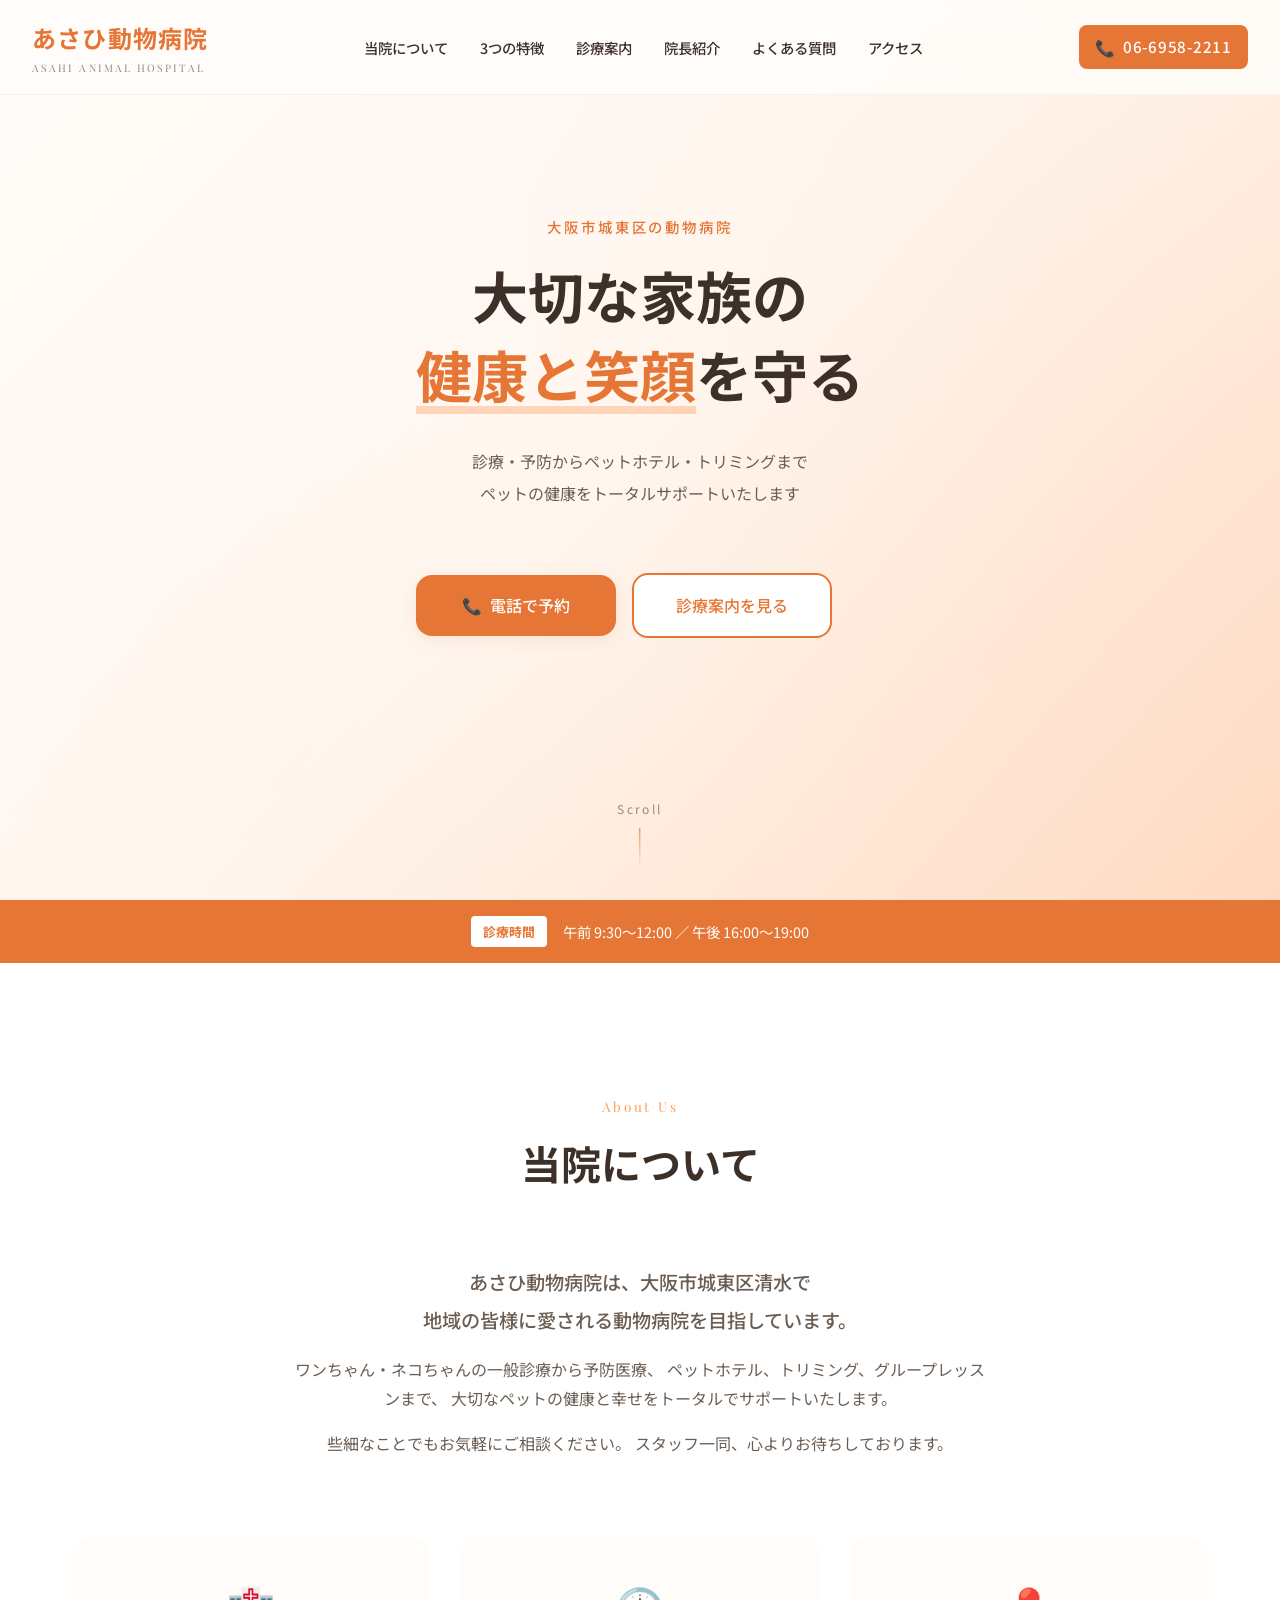
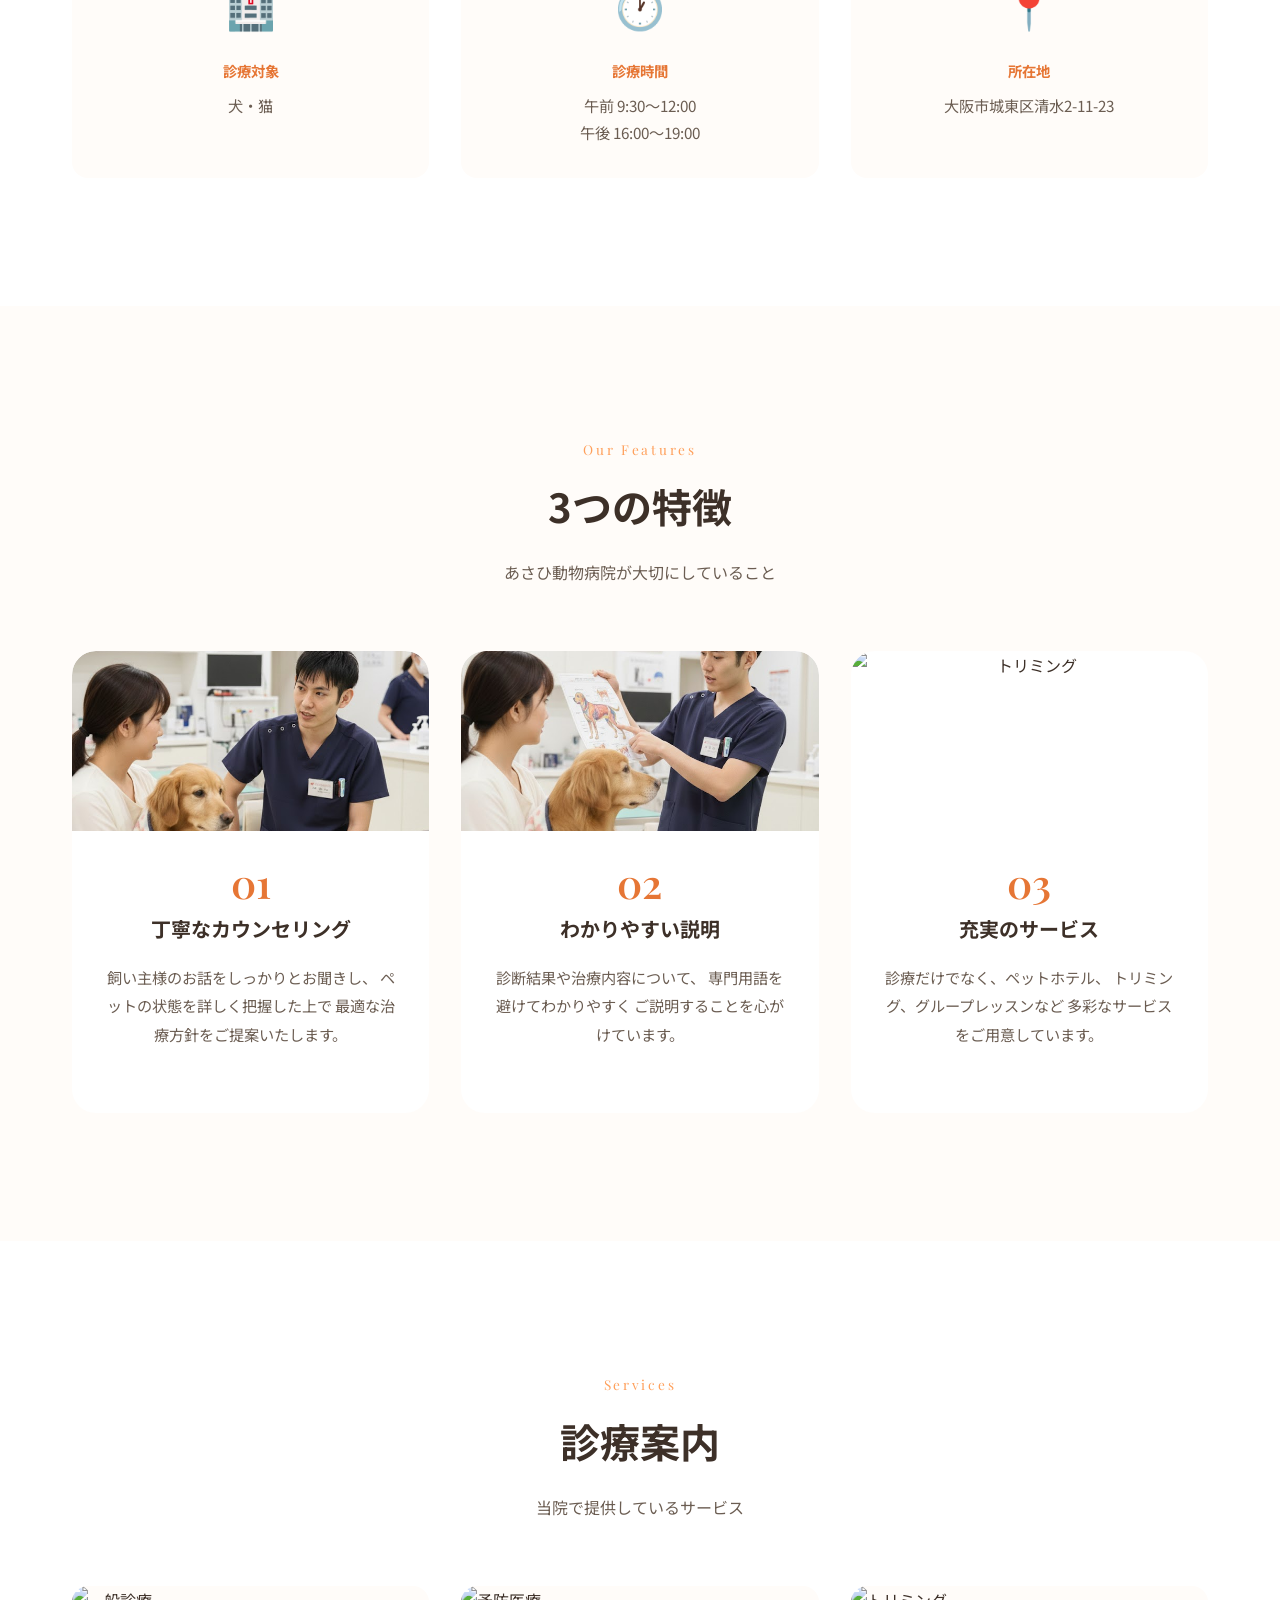
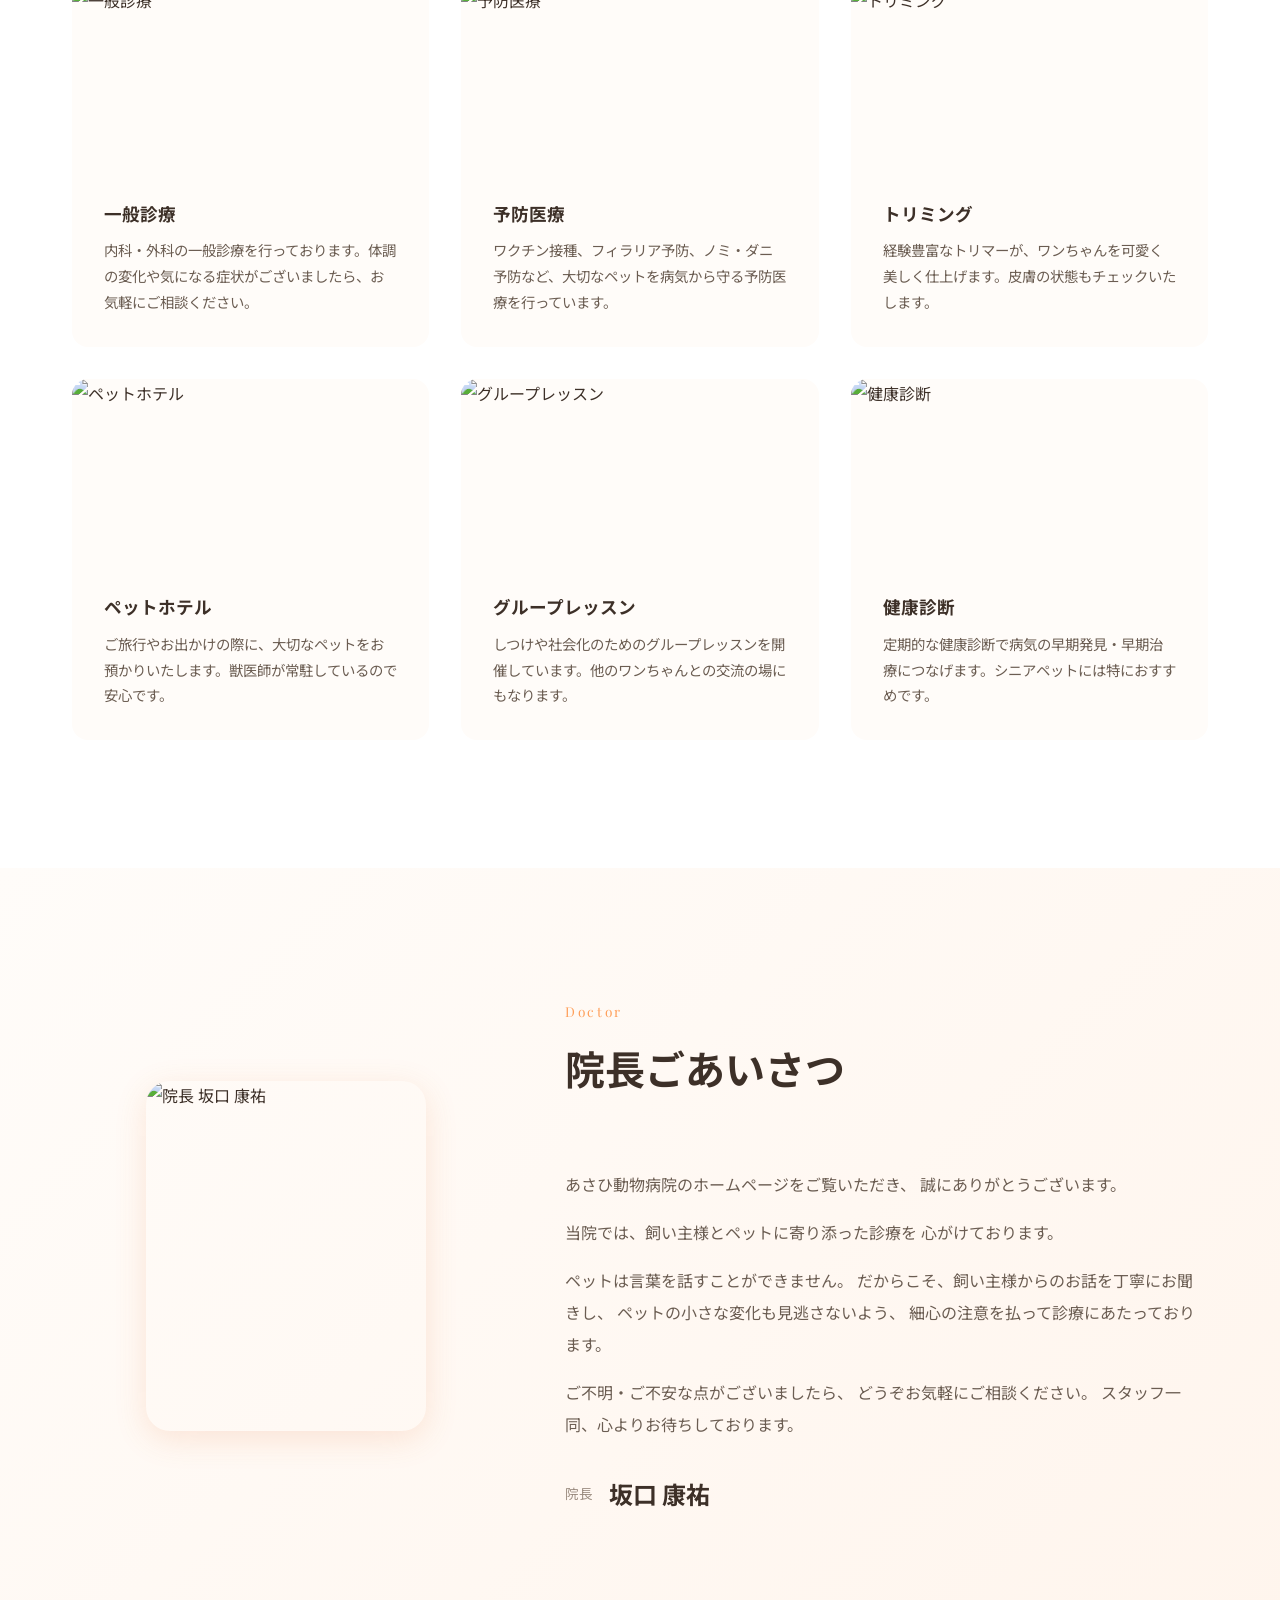
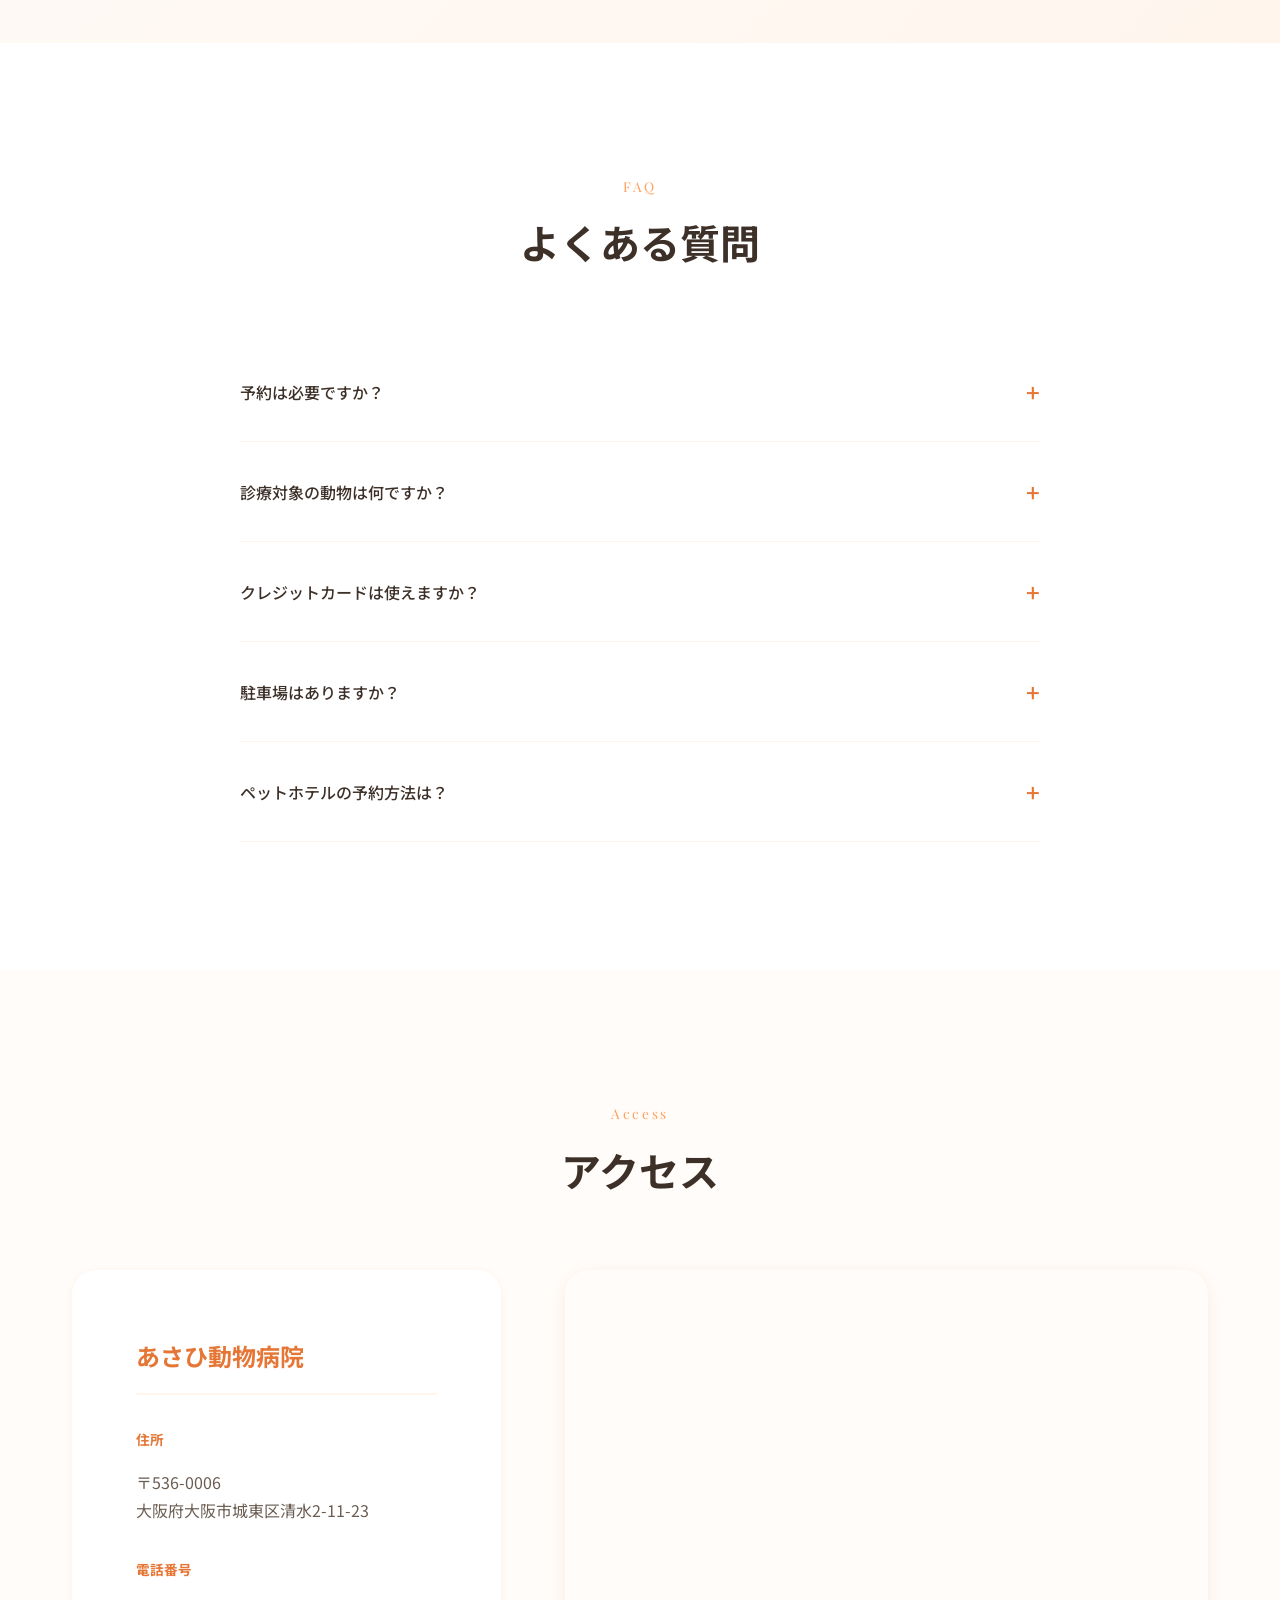
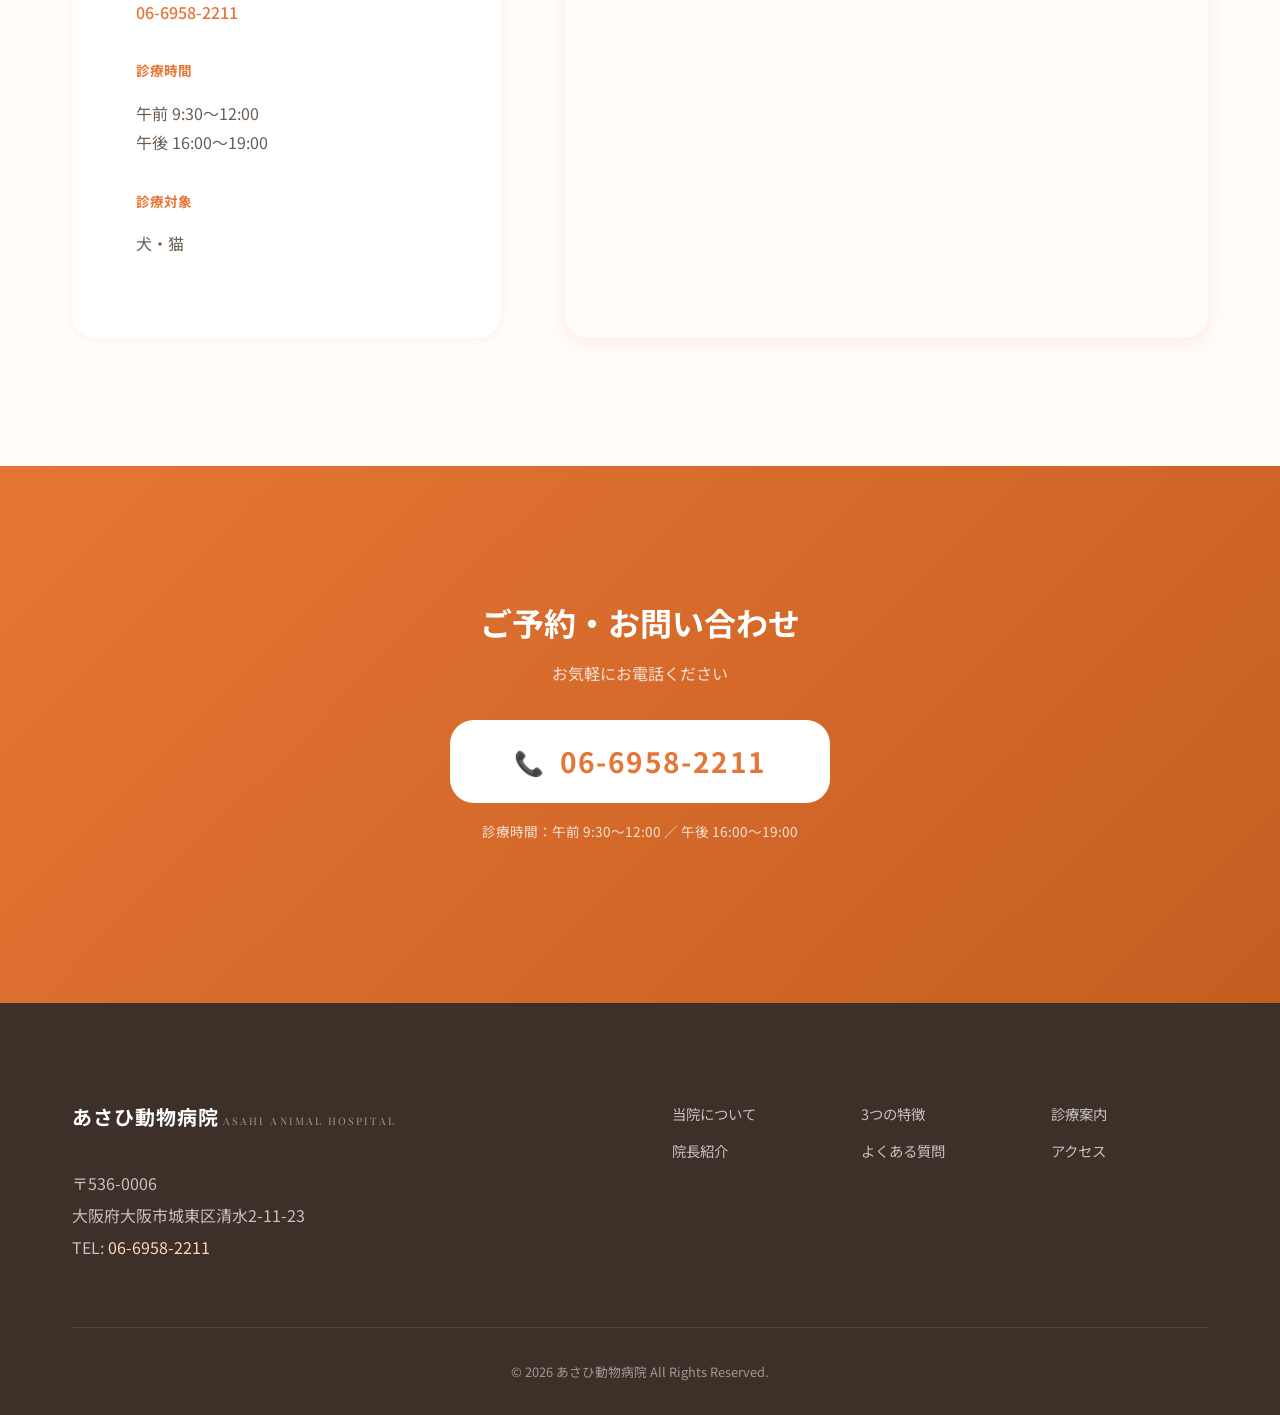
==== index.html @ dca13ce0 "Add files via upload" ====
<!DOCTYPE html>
<html lang="ja">
<head>
    <meta charset="UTF-8">
    <meta name="viewport" content="width=device-width, initial-scale=1.0">
    <title>あさひ動物病院 | 大阪市城東区の動物病院</title>
    <meta name="description" content="大阪市城東区清水の動物病院。診療、予防、ペットホテル、トリミング、グループレッスンなど、大切なペットの健康をトータルサポートします。">
    <link rel="preconnect" href="https://fonts.googleapis.com">
    <link rel="preconnect" href="https://fonts.gstatic.com" crossorigin>
    <link href="https://fonts.googleapis.com/css2?family=Noto+Sans+JP:wght@300;400;500;700&family=Playfair+Display:wght@400;500;600&display=swap" rel="stylesheet">
    <link rel="stylesheet" href="style.css">
</head>
<body>
    <!-- ヘッダー -->
    <header class="header">
        <div class="header-inner">
            <div class="logo">
                <a href="#top">
                    <span class="logo-main">あさひ動物病院</span>
                    <span class="logo-sub">ASAHI ANIMAL HOSPITAL</span>
                </a>
            </div>
            <nav class="nav-desktop">
                <ul>
                    <li><a href="#about">当院について</a></li>
                    <li><a href="#features">3つの特徴</a></li>
                    <li><a href="#services">診療案内</a></li>
                    <li><a href="#doctor">院長紹介</a></li>
                    <li><a href="#faq">よくある質問</a></li>
                    <li><a href="#access">アクセス</a></li>
                </ul>
            </nav>
            <div class="header-contact">
                <a href="tel:06-6958-2211" class="tel-btn">
                    <span class="tel-icon">📞</span>
                    <span class="tel-number">06-6958-2211</span>
                </a>
            </div>
            <button class="hamburger" aria-label="メニュー">
                <span></span>
                <span></span>
                <span></span>
            </button>
        </div>
    </header>

    <!-- モバイルナビ -->
    <nav class="nav-mobile">
        <ul>
            <li><a href="#about">当院について</a></li>
            <li><a href="#features">3つの特徴</a></li>
            <li><a href="#services">診療案内</a></li>
            <li><a href="#doctor">院長紹介</a></li>
            <li><a href="#faq">よくある質問</a></li>
            <li><a href="#access">アクセス</a></li>
            <li class="nav-tel"><a href="tel:06-6958-2211">📞 06-6958-2211</a></li>
        </ul>
    </nav>

    <!-- ヒーローセクション -->
    <section id="top" class="hero">
        <div class="hero-bg">
            <img src="https://images.unsplash.com/photo-1587300003388-59208cc962cb?w=1920&q=80" alt="犬" class="hero-bg-image">
        </div>
        <div class="hero-overlay"></div>
        <div class="hero-content">
            <p class="hero-subtitle animate-fade-up">大阪市城東区の動物病院</p>
            <h1 class="hero-title animate-fade-up delay-1">
                大切な家族の<br>
                <span class="highlight">健康と笑顔</span>を守る
            </h1>
            <p class="hero-description animate-fade-up delay-2">
                診療・予防からペットホテル・トリミングまで<br>
                ペットの健康をトータルサポートいたします
            </p>
            <div class="hero-buttons animate-fade-up delay-3">
                <a href="tel:06-6958-2211" class="btn btn-primary">
                    <span>📞</span> 電話で予約
                </a>
                <a href="#services" class="btn btn-secondary">
                    診療案内を見る
                </a>
            </div>
        </div>
        <div class="hero-scroll">
            <span>Scroll</span>
            <div class="scroll-line"></div>
        </div>
    </section>

    <!-- お知らせバー -->
    <section class="notice-bar">
        <div class="container">
            <div class="notice-content">
                <span class="notice-label">診療時間</span>
                <p class="notice-text">午前 9:30～12:00 ／ 午後 16:00～19:00</p>
            </div>
        </div>
    </section>

    <!-- 当院について -->
    <section id="about" class="about">
        <div class="container">
            <div class="section-header">
                <span class="section-label">About Us</span>
                <h2 class="section-title">当院について</h2>
            </div>
            <div class="about-content">
                <div class="about-text">
                    <p class="about-lead">
                        あさひ動物病院は、大阪市城東区清水で<br class="pc-only">
                        地域の皆様に愛される動物病院を目指しています。
                    </p>
                    <p>
                        ワンちゃん・ネコちゃんの一般診療から予防医療、
                        ペットホテル、トリミング、グループレッスンまで、
                        大切なペットの健康と幸せをトータルでサポートいたします。
                    </p>
                    <p>
                        些細なことでもお気軽にご相談ください。
                        スタッフ一同、心よりお待ちしております。
                    </p>
                </div>
                <div class="about-info">
                    <div class="info-card">
                        <div class="info-icon">🏥</div>
                        <h3>診療対象</h3>
                        <p>犬・猫</p>
                    </div>
                    <div class="info-card">
                        <div class="info-icon">🕐</div>
                        <h3>診療時間</h3>
                        <p>午前 9:30～12:00<br>午後 16:00～19:00</p>
                    </div>
                    <a href="#access" class="info-card info-card-link">
                        <div class="info-icon">📍</div>
                        <h3>所在地</h3>
                        <p>大阪市城東区清水2-11-23</p>
                    </a>
                </div>
            </div>
        </div>
    </section>

    <!-- 3つの特徴 -->
    <section id="features" class="features">
        <div class="container">
            <div class="section-header">
                <span class="section-label">Our Features</span>
                <h2 class="section-title">3つの特徴</h2>
                <p class="section-description">あさひ動物病院が大切にしていること</p>
            </div>
            <div class="features-grid">
                <div class="feature-card">
                    <div class="feature-image">
                        <img src="images/causeling.jpg" alt="丁寧なカウンセリング">
                    </div>
                    <div class="feature-number">01</div>
                    <h3 class="feature-title">丁寧なカウンセリング</h3>
                    <p class="feature-description">
                        飼い主様のお話をしっかりとお聞きし、
                        ペットの状態を詳しく把握した上で
                        最適な治療方針をご提案いたします。
                    </p>
                </div>
                <div class="feature-card">
                    <div class="feature-image">
                        <img src="images/explanation.jpg" alt="わかりやすい説明">
                    </div>
                    <div class="feature-number">02</div>
                    <h3 class="feature-title">わかりやすい説明</h3>
                    <p class="feature-description">
                        診断結果や治療内容について、
                        専門用語を避けてわかりやすく
                        ご説明することを心がけています。
                    </p>
                </div>
                <div class="feature-card">
                    <div class="feature-image">
                        <img src="https://images.unsplash.com/photo-1516734212186-a967f81ad0d7?w=600&q=80" alt="トリミング">
                    </div>
                    <div class="feature-number">03</div>
                    <h3 class="feature-title">充実のサービス</h3>
                    <p class="feature-description">
                        診療だけでなく、ペットホテル、
                        トリミング、グループレッスンなど
                        多彩なサービスをご用意しています。
                    </p>
                </div>
            </div>
        </div>
    </section>

    <!-- 診療案内 -->
    <section id="services" class="services">
        <div class="container">
            <div class="section-header">
                <span class="section-label">Services</span>
                <h2 class="section-title">診療案内</h2>
                <p class="section-description">当院で提供しているサービス</p>
            </div>
            <div class="services-grid">
                <div class="service-card">
                    <div class="service-image">
                        <img src="https://images.unsplash.com/photo-1628009368231-7bb7cfcb0def?w=600&q=80" alt="一般診療">
                    </div>
                    <div class="service-content">
                        <h3>一般診療</h3>
                        <p>内科・外科の一般診療を行っております。体調の変化や気になる症状がございましたら、お気軽にご相談ください。</p>
                    </div>
                </div>
                <div class="service-card">
                    <div class="service-image">
                        <img src="https://images.unsplash.com/photo-1612531386530-97286d97c2d2?w=600&q=80" alt="予防医療">
                    </div>
                    <div class="service-content">
                        <h3>予防医療</h3>
                        <p>ワクチン接種、フィラリア予防、ノミ・ダニ予防など、大切なペットを病気から守る予防医療を行っています。</p>
                    </div>
                </div>
                <div class="service-card">
                    <div class="service-image">
                        <img src="https://images.unsplash.com/photo-1516734212186-a967f81ad0d7?w=600&q=80" alt="トリミング">
                    </div>
                    <div class="service-content">
                        <h3>トリミング</h3>
                        <p>経験豊富なトリマーが、ワンちゃんを可愛く美しく仕上げます。皮膚の状態もチェックいたします。</p>
                    </div>
                </div>
                <div class="service-card">
                    <div class="service-image">
                        <img src="https://images.unsplash.com/photo-1601758228041-f3b2795255f1?w=600&q=80" alt="ペットホテル">
                    </div>
                    <div class="service-content">
                        <h3>ペットホテル</h3>
                        <p>ご旅行やお出かけの際に、大切なペットをお預かりいたします。獣医師が常駐しているので安心です。</p>
                    </div>
                </div>
                <div class="service-card">
                    <div class="service-image">
                        <img src="https://images.unsplash.com/photo-1558929996-da64ba858215?w=600&q=80" alt="グループレッスン">
                    </div>
                    <div class="service-content">
                        <h3>グループレッスン</h3>
                        <p>しつけや社会化のためのグループレッスンを開催しています。他のワンちゃんとの交流の場にもなります。</p>
                    </div>
                </div>
                <div class="service-card">
                    <div class="service-image">
                        <img src="https://images.unsplash.com/photo-1576201836106-db1758fd1c97?w=600&q=80" alt="健康診断">
                    </div>
                    <div class="service-content">
                        <h3>健康診断</h3>
                        <p>定期的な健康診断で病気の早期発見・早期治療につなげます。シニアペットには特におすすめです。</p>
                    </div>
                </div>
            </div>
        </div>
    </section>

    <!-- 院長紹介 -->
    <section id="doctor" class="doctor">
        <div class="container">
            <div class="doctor-content">
                <div class="doctor-image">
                    <img src="images/doctor.jpg" alt="院長 坂口 康祐">
                </div>
                <div class="doctor-text">
                    <div class="section-header left">
                        <span class="section-label">Doctor</span>
                        <h2 class="section-title">院長ごあいさつ</h2>
                    </div>
                    <div class="doctor-message">
                        <p>
                            あさひ動物病院のホームページをご覧いただき、
                            誠にありがとうございます。
                        </p>
                        <p>
                            当院では、飼い主様とペットに寄り添った診療を
                            心がけております。
                        </p>
                        <p>
                            ペットは言葉を話すことができません。
                            だからこそ、飼い主様からのお話を丁寧にお聞きし、
                            ペットの小さな変化も見逃さないよう、
                            細心の注意を払って診療にあたっております。
                        </p>
                        <p>
                            ご不明・ご不安な点がございましたら、
                            どうぞお気軽にご相談ください。
                            スタッフ一同、心よりお待ちしております。
                        </p>
                        <div class="doctor-name">
                            <span class="name-label">院長</span>
                            <span class="name">坂口 康祐</span>
                        </div>
                    </div>
                </div>
            </div>
        </div>
    </section>

    <!-- よくある質問 -->
    <section id="faq" class="faq">
        <div class="container">
            <div class="section-header">
                <span class="section-label">FAQ</span>
                <h2 class="section-title">よくある質問</h2>
            </div>
            <div class="faq-list">
                <div class="faq-item">
                    <button class="faq-question">
                        <span>予約は必要ですか？</span>
                        <span class="faq-icon">+</span>
                    </button>
                    <div class="faq-answer">
                        <p>予約なしでもご来院いただけますが、お待ちいただく場合がございます。お電話でのご予約をおすすめしております。</p>
                    </div>
                </div>
                <div class="faq-item">
                    <button class="faq-question">
                        <span>診療対象の動物は何ですか？</span>
                        <span class="faq-icon">+</span>
                    </button>
                    <div class="faq-answer">
                        <p>犬と猫を診療対象としております。その他の動物についてはお電話にてご相談ください。</p>
                    </div>
                </div>
                <div class="faq-item">
                    <button class="faq-question">
                        <span>クレジットカードは使えますか？</span>
                        <span class="faq-icon">+</span>
                    </button>
                    <div class="faq-answer">
                        <p>はい、各種クレジットカードをご利用いただけます。詳しくはお電話にてお問い合わせください。</p>
                    </div>
                </div>
                <div class="faq-item">
                    <button class="faq-question">
                        <span>駐車場はありますか？</span>
                        <span class="faq-icon">+</span>
                    </button>
                    <div class="faq-answer">
                        <p>はい、駐車場をご用意しております。詳しくはお電話にてお問い合わせください。</p>
                    </div>
                </div>
                <div class="faq-item">
                    <button class="faq-question">
                        <span>ペットホテルの予約方法は？</span>
                        <span class="faq-icon">+</span>
                    </button>
                    <div class="faq-answer">
                        <p>お電話にてご予約を承っております。ご利用前に一度ご来院いただき、ワクチン接種状況などを確認させていただきます。</p>
                    </div>
                </div>
            </div>
        </div>
    </section>

    <!-- アクセス -->
    <section id="access" class="access">
        <div class="container">
            <div class="section-header">
                <span class="section-label">Access</span>
                <h2 class="section-title">アクセス</h2>
            </div>
            <div class="access-content">
                <div class="access-info">
                    <div class="access-card">
                        <h3>あさひ動物病院</h3>
                        <dl>
                            <dt>住所</dt>
                            <dd>〒536-0006<br>大阪府大阪市城東区清水2-11-23</dd>
                            <dt>電話番号</dt>
                            <dd><a href="tel:06-6958-2211">06-6958-2211</a></dd>
                            <dt>診療時間</dt>
                            <dd>午前 9:30～12:00<br>午後 16:00～19:00</dd>
                            <dt>診療対象</dt>
                            <dd>犬・猫</dd>
                        </dl>
                    </div>
                </div>
                <div class="access-map">
                    <iframe 
                        src="https://www.google.com/maps/embed?pb=!1m18!1m12!1m3!1d3280.5!2d135.55!3d34.7!2m3!1f0!2f0!3f0!3m2!1i1024!2i768!4f13.1!3m3!1m2!1s0x0%3A0x0!2zMzTCsDQyJzAwLjAiTiAxMzXCsDMzJzAwLjAiRQ!5e0!3m2!1sja!2sjp!4v1234567890"
                        width="100%" 
                        height="400" 
                        style="border:0;" 
                        allowfullscreen="" 
                        loading="lazy" 
                        referrerpolicy="no-referrer-when-downgrade">
                    </iframe>
                </div>
            </div>
        </div>
    </section>

    <!-- CTA -->
    <section class="cta">
        <div class="container">
            <div class="cta-content">
                <h2>ご予約・お問い合わせ</h2>
                <p>お気軽にお電話ください</p>
                <a href="tel:06-6958-2211" class="cta-tel">
                    <span class="cta-tel-icon">📞</span>
                    <span class="cta-tel-number">06-6958-2211</span>
                </a>
                <p class="cta-note">診療時間：午前 9:30～12:00 ／ 午後 16:00～19:00</p>
            </div>
        </div>
    </section>

    <!-- フッター -->
    <footer class="footer">
        <div class="container">
            <div class="footer-content">
                <div class="footer-info">
                    <div class="footer-logo">
                        <span class="logo-main">あさひ動物病院</span>
                        <span class="logo-sub">ASAHI ANIMAL HOSPITAL</span>
                    </div>
                    <address>
                        〒536-0006<br>
                        大阪府大阪市城東区清水2-11-23<br>
                        TEL: <a href="tel:06-6958-2211">06-6958-2211</a>
                    </address>
                </div>
                <nav class="footer-nav">
                    <ul>
                        <li><a href="#about">当院について</a></li>
                        <li><a href="#features">3つの特徴</a></li>
                        <li><a href="#services">診療案内</a></li>
                        <li><a href="#doctor">院長紹介</a></li>
                        <li><a href="#faq">よくある質問</a></li>
                        <li><a href="#access">アクセス</a></li>
                    </ul>
                </nav>
            </div>
            <div class="footer-bottom">
                <p>&copy; 2026 あさひ動物病院 All Rights Reserved.</p>
            </div>
        </div>
    </footer>

    <!-- トップへ戻るボタン -->
    <button class="back-to-top" aria-label="トップへ戻る">
        <span>↑</span>
    </button>

    <script src="script.js"></script>
</body>
</html>
---- style.css ----
/* ========================================
   あさひ動物病院 - スタイルシート
   ======================================== */

/* CSS Variables */
:root {
    /* Colors - Orange Theme for Asahi Animal Hospital */
    --color-primary: #E67635;
    --color-primary-light: #F28B4C;
    --color-primary-dark: #C45E20;
    --color-secondary: #FF9F5A;
    --color-secondary-light: #FFD4B8;
    --color-accent: #D4652B;
    
    --color-text: #3D3028;
    --color-text-light: #6B5D52;
    --color-text-muted: #9A8B7F;
    
    --color-bg: #FFFCF9;
    --color-bg-alt: #FFF5ED;
    --color-bg-dark: #FFE8D9;
    
    --color-white: #FFFFFF;
    --color-black: #1A1A1A;
    
    /* Typography */
    --font-primary: 'Noto Sans JP', sans-serif;
    --font-display: 'Playfair Display', serif;
    
    /* Spacing */
    --space-xs: 0.5rem;
    --space-sm: 1rem;
    --space-md: 2rem;
    --space-lg: 4rem;
    --space-xl: 6rem;
    --space-xxl: 8rem;
    
    /* Border Radius */
    --radius-sm: 4px;
    --radius-md: 8px;
    --radius-lg: 16px;
    --radius-xl: 24px;
    
    /* Shadows */
    --shadow-sm: 0 2px 8px rgba(230, 118, 53, 0.08);
    --shadow-md: 0 4px 16px rgba(230, 118, 53, 0.12);
    --shadow-lg: 0 8px 32px rgba(230, 118, 53, 0.16);
    
    /* Transitions */
    --transition-fast: 0.2s ease;
    --transition-normal: 0.3s ease;
    --transition-slow: 0.5s ease;
}

/* Reset & Base */
*, *::before, *::after {
    box-sizing: border-box;
    margin: 0;
    padding: 0;
}

html {
    scroll-behavior: smooth;
    font-size: 16px;
}

body {
    font-family: var(--font-primary);
    font-weight: 400;
    line-height: 1.8;
    color: var(--color-text);
    background-color: var(--color-bg);
    -webkit-font-smoothing: antialiased;
    -moz-osx-font-smoothing: grayscale;
}

img {
    max-width: 100%;
    height: auto;
    display: block;
}

a {
    color: inherit;
    text-decoration: none;
    transition: var(--transition-fast);
}

ul {
    list-style: none;
}

button {
    font-family: inherit;
    cursor: pointer;
    border: none;
    background: none;
}

/* Container */
.container {
    width: 100%;
    max-width: 1200px;
    margin: 0 auto;
    padding: 0 var(--space-md);
}

/* ========================================
   Header
   ======================================== */
.header {
    position: fixed;
    top: 0;
    left: 0;
    right: 0;
    z-index: 1000;
    background: rgba(255, 252, 249, 0.95);
    backdrop-filter: blur(10px);
    border-bottom: 1px solid rgba(230, 118, 53, 0.1);
    transition: var(--transition-normal);
}

.header-inner {
    display: flex;
    align-items: center;
    justify-content: space-between;
    max-width: 1400px;
    margin: 0 auto;
    padding: var(--space-sm) var(--space-md);
}

.logo a {
    display: flex;
    flex-direction: column;
}

.logo-main {
    font-size: 1.5rem;
    font-weight: 700;
    color: var(--color-primary);
    letter-spacing: 0.05em;
}

.logo-sub {
    font-family: var(--font-display);
    font-size: 0.65rem;
    color: var(--color-text-muted);
    letter-spacing: 0.2em;
}

.nav-desktop {
    display: none;
}

.nav-desktop ul {
    display: flex;
    gap: var(--space-md);
}

.nav-desktop a {
    font-size: 0.9rem;
    font-weight: 500;
    color: var(--color-text);
    position: relative;
}

.nav-desktop a::after {
    content: '';
    position: absolute;
    bottom: -4px;
    left: 0;
    width: 0;
    height: 2px;
    background: var(--color-primary);
    transition: var(--transition-fast);
}

.nav-desktop a:hover::after {
    width: 100%;
}

.header-contact {
    display: none;
}

.tel-btn {
    display: flex;
    align-items: center;
    gap: var(--space-xs);
    padding: var(--space-xs) var(--space-sm);
    background: var(--color-primary);
    color: var(--color-white);
    border-radius: var(--radius-md);
    font-weight: 500;
}

.tel-btn:hover {
    background: var(--color-primary-light);
}

.tel-icon {
    font-size: 1rem;
}

.tel-number {
    font-size: 0.95rem;
    letter-spacing: 0.05em;
}

/* Hamburger */
.hamburger {
    display: flex;
    flex-direction: column;
    gap: 6px;
    padding: 8px;
    z-index: 1001;
}

.hamburger span {
    display: block;
    width: 24px;
    height: 2px;
    background: var(--color-primary);
    transition: var(--transition-fast);
}

.hamburger.active span:nth-child(1) {
    transform: rotate(45deg) translate(6px, 6px);
}

.hamburger.active span:nth-child(2) {
    opacity: 0;
}

.hamburger.active span:nth-child(3) {
    transform: rotate(-45deg) translate(6px, -6px);
}

/* Mobile Nav */
.nav-mobile {
    position: fixed;
    top: 0;
    right: -100%;
    width: 80%;
    max-width: 320px;
    height: 100vh;
    background: var(--color-white);
    z-index: 999;
    padding: 100px var(--space-md) var(--space-md);
    transition: var(--transition-normal);
    box-shadow: var(--shadow-lg);
}

.nav-mobile.active {
    right: 0;
}

.nav-mobile ul {
    display: flex;
    flex-direction: column;
    gap: var(--space-sm);
}

.nav-mobile a {
    display: block;
    padding: var(--space-sm);
    font-size: 1rem;
    font-weight: 500;
    border-bottom: 1px solid var(--color-bg-alt);
}

.nav-mobile .nav-tel a {
    background: var(--color-primary);
    color: var(--color-white);
    border-radius: var(--radius-md);
    text-align: center;
    border: none;
    margin-top: var(--space-sm);
}

/* ========================================
   Hero Section
   ======================================== */
.hero {
    position: relative;
    min-height: 100vh;
    display: flex;
    align-items: center;
    justify-content: center;
    overflow: hidden;
    padding-top: 80px;
}

.hero-bg {
    position: absolute;
    inset: 0;
    z-index: -2;
    overflow: hidden;
}

.hero-bg-image {
    width: 100%;
    height: 100%;
    object-fit: cover;
    object-position: center;
}

.hero-overlay {
    position: absolute;
    inset: 0;
    background: linear-gradient(135deg, 
        rgba(255, 252, 249, 0.92) 0%, 
        rgba(255, 245, 237, 0.88) 50%,
        rgba(255, 212, 184, 0.85) 100%
    );
    z-index: -1;
}

.hero-bg::before {
    content: '';
    position: absolute;
    top: -50%;
    right: -20%;
    width: 80%;
    height: 150%;
    background: radial-gradient(ellipse, rgba(230, 118, 53, 0.15) 0%, transparent 70%);
    animation: float 20s ease-in-out infinite;
    z-index: 1;
}

.hero-bg::after {
    content: '';
    position: absolute;
    bottom: -30%;
    left: -10%;
    width: 60%;
    height: 100%;
    background: radial-gradient(ellipse, rgba(255, 159, 90, 0.1) 0%, transparent 70%);
    animation: float 15s ease-in-out infinite reverse;
    z-index: 1;
}

@keyframes float {
    0%, 100% { transform: translate(0, 0); }
    50% { transform: translate(30px, -30px); }
}

.hero-content {
    text-align: center;
    padding: var(--space-md);
    max-width: 800px;
}

.hero-subtitle {
    font-size: 0.9rem;
    font-weight: 500;
    color: var(--color-primary);
    letter-spacing: 0.2em;
    margin-bottom: var(--space-sm);
}

.hero-title {
    font-size: clamp(2rem, 6vw, 3.5rem);
    font-weight: 700;
    line-height: 1.4;
    color: var(--color-text);
    margin-bottom: var(--space-md);
}

.hero-title .highlight {
    color: var(--color-primary);
    position: relative;
}

.hero-title .highlight::after {
    content: '';
    position: absolute;
    bottom: 0;
    left: 0;
    width: 100%;
    height: 8px;
    background: var(--color-secondary-light);
    z-index: -1;
}

.hero-description {
    font-size: 1rem;
    color: var(--color-text-light);
    margin-bottom: var(--space-lg);
    line-height: 2;
}

.hero-buttons {
    display: flex;
    flex-direction: column;
    gap: var(--space-sm);
    align-items: center;
}

/* Buttons */
.btn {
    display: inline-flex;
    align-items: center;
    justify-content: center;
    gap: var(--space-xs);
    padding: var(--space-sm) var(--space-md);
    font-size: 1rem;
    font-weight: 500;
    border-radius: var(--radius-lg);
    transition: var(--transition-normal);
    min-width: 200px;
}

.btn-primary {
    background: var(--color-primary);
    color: var(--color-white);
    box-shadow: var(--shadow-md);
}

.btn-primary:hover {
    background: var(--color-primary-light);
    transform: translateY(-2px);
    box-shadow: var(--shadow-lg);
}

.btn-secondary {
    background: var(--color-white);
    color: var(--color-primary);
    border: 2px solid var(--color-primary);
}

.btn-secondary:hover {
    background: var(--color-primary);
    color: var(--color-white);
}

/* Hero Scroll Indicator */
.hero-scroll {
    position: absolute;
    bottom: var(--space-md);
    left: 50%;
    transform: translateX(-50%);
    display: flex;
    flex-direction: column;
    align-items: center;
    gap: var(--space-xs);
}

.hero-scroll span {
    font-size: 0.75rem;
    letter-spacing: 0.2em;
    color: var(--color-text-muted);
}

.scroll-line {
    width: 1px;
    height: 40px;
    background: linear-gradient(to bottom, var(--color-primary), transparent);
    animation: scrollLine 2s ease-in-out infinite;
}

@keyframes scrollLine {
    0% { transform: scaleY(0); transform-origin: top; }
    50% { transform: scaleY(1); transform-origin: top; }
    50.1% { transform: scaleY(1); transform-origin: bottom; }
    100% { transform: scaleY(0); transform-origin: bottom; }
}

/* Animations */
.animate-fade-up {
    opacity: 0;
    transform: translateY(30px);
    animation: fadeUp 0.8s ease forwards;
}

.delay-1 { animation-delay: 0.2s; }
.delay-2 { animation-delay: 0.4s; }
.delay-3 { animation-delay: 0.6s; }

@keyframes fadeUp {
    to {
        opacity: 1;
        transform: translateY(0);
    }
}

/* ========================================
   Notice Bar
   ======================================== */
.notice-bar {
    background: var(--color-primary);
    padding: var(--space-sm) 0;
}

.notice-content {
    display: flex;
    flex-wrap: wrap;
    align-items: center;
    justify-content: center;
    gap: var(--space-sm);
}

.notice-label {
    background: var(--color-white);
    color: var(--color-primary);
    padding: 4px 12px;
    border-radius: var(--radius-sm);
    font-size: 0.8rem;
    font-weight: 700;
}

.notice-text {
    color: var(--color-white);
    font-size: 0.9rem;
}

/* ========================================
   Section Styles
   ======================================== */
section {
    padding: var(--space-xl) 0;
}

.section-header {
    text-align: center;
    margin-bottom: var(--space-lg);
}

.section-header.left {
    text-align: left;
}

.section-label {
    display: inline-block;
    font-family: var(--font-display);
    font-size: 0.85rem;
    color: var(--color-secondary);
    letter-spacing: 0.2em;
    margin-bottom: var(--space-xs);
}

.section-title {
    font-size: clamp(1.75rem, 4vw, 2.5rem);
    font-weight: 700;
    color: var(--color-text);
    margin-bottom: var(--space-sm);
}

.section-description {
    font-size: 1rem;
    color: var(--color-text-light);
}

/* ========================================
   About Section
   ======================================== */
.about {
    background: var(--color-white);
}

.about-content {
    display: grid;
    gap: var(--space-lg);
}

.about-text {
    max-width: 700px;
    margin: 0 auto;
    text-align: center;
}

.about-lead {
    font-size: 1.2rem;
    font-weight: 500;
    color: var(--color-text);
    margin-bottom: var(--space-md);
    line-height: 2;
}

.about-text p {
    color: var(--color-text-light);
    margin-bottom: var(--space-sm);
}

.about-info {
    display: grid;
    grid-template-columns: repeat(auto-fit, minmax(200px, 1fr));
    gap: var(--space-md);
}

.info-card {
    text-align: center;
    padding: var(--space-md);
    background: var(--color-bg);
    border-radius: var(--radius-lg);
    transition: var(--transition-normal);
}

.info-card:hover {
    transform: translateY(-4px);
    box-shadow: var(--shadow-md);
}

.info-card-link {
    cursor: pointer;
    text-decoration: none;
    display: block;
}

.info-card-link:hover {
    background: var(--color-primary);
}

.info-card-link:hover .info-icon,
.info-card-link:hover h3,
.info-card-link:hover p {
    color: var(--color-white);
}

.info-icon {
    font-size: 2.5rem;
    margin-bottom: var(--space-sm);
}

.info-card h3 {
    font-size: 0.9rem;
    font-weight: 700;
    color: var(--color-primary);
    margin-bottom: var(--space-xs);
}

.info-card p {
    font-size: 0.95rem;
    color: var(--color-text-light);
}

/* ========================================
   Features Section
   ======================================== */
.features {
    background: var(--color-bg);
}

.features-grid {
    display: grid;
    grid-template-columns: 1fr;
    gap: var(--space-md);
}

.feature-card {
    position: relative;
    background: var(--color-white);
    padding: var(--space-lg) var(--space-md);
    border-radius: var(--radius-xl);
    text-align: center;
    transition: var(--transition-normal);
    overflow: hidden;
}

.feature-card::before {
    content: '';
    position: absolute;
    top: 0;
    left: 0;
    width: 100%;
    height: 4px;
    background: linear-gradient(90deg, var(--color-primary), var(--color-secondary));
    transform: scaleX(0);
    transition: var(--transition-normal);
}

.feature-card:hover {
    transform: translateY(-8px);
    box-shadow: var(--shadow-lg);
}

.feature-card:hover::before {
    transform: scaleX(1);
}

.feature-image {
    width: 100%;
    height: 180px;
    margin: calc(var(--space-lg) * -1) calc(var(--space-md) * -1) var(--space-md);
    width: calc(100% + var(--space-md) * 2);
    border-radius: var(--radius-xl) var(--radius-xl) 0 0;
    overflow: hidden;
}

.feature-image img {
    width: 100%;
    height: 100%;
    object-fit: cover;
    transition: var(--transition-normal);
}

.feature-card:hover .feature-image img {
    transform: scale(1.05);
}

.feature-number {
    font-family: var(--font-display);
    font-size: 2.5rem;
    font-weight: 600;
    color: var(--color-primary);
    line-height: 1;
    margin-bottom: var(--space-xs);
}

.feature-title {
    font-size: 1.25rem;
    font-weight: 700;
    color: var(--color-text);
    margin-bottom: var(--space-sm);
}

.feature-description {
    font-size: 0.95rem;
    color: var(--color-text-light);
    line-height: 1.9;
}

/* ========================================
   Services Section
   ======================================== */
.services {
    background: var(--color-white);
}

.services-grid {
    display: grid;
    grid-template-columns: 1fr;
    gap: var(--space-md);
}

.service-card {
    display: flex;
    flex-direction: column;
    background: var(--color-bg);
    border-radius: var(--radius-lg);
    overflow: hidden;
    transition: var(--transition-normal);
}

.service-card:hover {
    transform: translateY(-4px);
    box-shadow: var(--shadow-md);
}

.service-image {
    height: 180px;
    overflow: hidden;
}

.service-image img {
    width: 100%;
    height: 100%;
    object-fit: cover;
    transition: var(--transition-normal);
}

.service-card:hover .service-image img {
    transform: scale(1.05);
}

.service-content {
    padding: var(--space-md);
}

.service-content h3 {
    font-size: 1.1rem;
    font-weight: 700;
    color: var(--color-text);
    margin-bottom: var(--space-xs);
}

.service-content p {
    font-size: 0.9rem;
    color: var(--color-text-light);
    line-height: 1.8;
}

/* ========================================
   Doctor Section
   ======================================== */
.doctor {
    background: linear-gradient(135deg, var(--color-bg) 0%, var(--color-bg-alt) 100%);
}

.doctor-content {
    display: grid;
    gap: var(--space-lg);
    align-items: center;
}

.doctor-image {
    display: flex;
    justify-content: center;
}

.doctor-image img {
    width: 280px;
    height: 350px;
    object-fit: cover;
    object-position: top;
    border-radius: var(--radius-xl);
    box-shadow: var(--shadow-lg);
}

.doctor-message p {
    margin-bottom: var(--space-sm);
    color: var(--color-text-light);
    line-height: 2;
}

.doctor-name {
    margin-top: var(--space-md);
    display: flex;
    align-items: center;
    gap: var(--space-sm);
}

.name-label {
    font-size: 0.85rem;
    color: var(--color-text-muted);
}

.name {
    font-size: 1.5rem;
    font-weight: 700;
    color: var(--color-text);
}

/* ========================================
   FAQ Section
   ======================================== */
.faq {
    background: var(--color-white);
}

.faq-list {
    max-width: 800px;
    margin: 0 auto;
}

.faq-item {
    border-bottom: 1px solid var(--color-bg-alt);
}

.faq-question {
    width: 100%;
    display: flex;
    justify-content: space-between;
    align-items: center;
    padding: var(--space-md) 0;
    font-size: 1rem;
    font-weight: 500;
    color: var(--color-text);
    text-align: left;
    transition: var(--transition-fast);
}

.faq-question:hover {
    color: var(--color-primary);
}

.faq-icon {
    font-size: 1.5rem;
    color: var(--color-primary);
    transition: var(--transition-fast);
}

.faq-item.active .faq-icon {
    transform: rotate(45deg);
}

.faq-answer {
    max-height: 0;
    overflow: hidden;
    transition: var(--transition-normal);
}

.faq-item.active .faq-answer {
    max-height: 200px;
    padding-bottom: var(--space-md);
}

.faq-answer p {
    color: var(--color-text-light);
    line-height: 1.8;
}

/* ========================================
   Access Section
   ======================================== */
.access {
    background: var(--color-bg);
}

.access-content {
    display: grid;
    gap: var(--space-lg);
}

.access-card {
    background: var(--color-white);
    padding: var(--space-lg);
    border-radius: var(--radius-xl);
    box-shadow: var(--shadow-sm);
}

.access-card h3 {
    font-size: 1.5rem;
    font-weight: 700;
    color: var(--color-primary);
    margin-bottom: var(--space-md);
    padding-bottom: var(--space-sm);
    border-bottom: 2px solid var(--color-bg-alt);
}

.access-card dl {
    display: grid;
    gap: var(--space-sm);
}

.access-card dt {
    font-size: 0.85rem;
    font-weight: 700;
    color: var(--color-primary);
}

.access-card dd {
    color: var(--color-text-light);
    margin-bottom: var(--space-sm);
}

.access-card a {
    color: var(--color-primary);
    font-weight: 500;
}

.access-card a:hover {
    text-decoration: underline;
}

.access-map {
    border-radius: var(--radius-xl);
    overflow: hidden;
    box-shadow: var(--shadow-md);
}

.access-map iframe {
    display: block;
}

/* ========================================
   CTA Section
   ======================================== */
.cta {
    background: linear-gradient(135deg, var(--color-primary) 0%, var(--color-primary-dark) 100%);
    text-align: center;
}

.cta-content h2 {
    font-size: clamp(1.5rem, 4vw, 2rem);
    color: var(--color-white);
    margin-bottom: var(--space-xs);
}

.cta-content > p {
    color: rgba(255, 255, 255, 0.8);
    margin-bottom: var(--space-md);
}

.cta-tel {
    display: inline-flex;
    align-items: center;
    gap: var(--space-sm);
    background: var(--color-white);
    padding: var(--space-sm) var(--space-lg);
    border-radius: var(--radius-xl);
    transition: var(--transition-normal);
}

.cta-tel:hover {
    transform: scale(1.05);
    box-shadow: var(--shadow-lg);
}

.cta-tel-icon {
    font-size: 1.5rem;
}

.cta-tel-number {
    font-size: 1.75rem;
    font-weight: 700;
    color: var(--color-primary);
    letter-spacing: 0.05em;
}

.cta-note {
    margin-top: var(--space-sm);
    font-size: 0.85rem;
    color: rgba(255, 255, 255, 0.7);
}

/* ========================================
   Footer
   ======================================== */
.footer {
    background: var(--color-text);
    color: var(--color-white);
    padding: var(--space-xl) 0 var(--space-md);
}

.footer-content {
    display: grid;
    gap: var(--space-lg);
    margin-bottom: var(--space-lg);
}

.footer-logo .logo-main {
    color: var(--color-white);
    font-size: 1.25rem;
}

.footer-logo .logo-sub {
    color: rgba(255, 255, 255, 0.5);
}

.footer address {
    font-style: normal;
    margin-top: var(--space-md);
    color: rgba(255, 255, 255, 0.7);
    line-height: 2;
}

.footer address a {
    color: var(--color-secondary-light);
}

.footer address a:hover {
    text-decoration: underline;
}

.footer-nav ul {
    display: grid;
    grid-template-columns: repeat(2, 1fr);
    gap: var(--space-xs) var(--space-md);
}

.footer-nav a {
    font-size: 0.9rem;
    color: rgba(255, 255, 255, 0.7);
    transition: var(--transition-fast);
}

.footer-nav a:hover {
    color: var(--color-white);
}

.footer-bottom {
    padding-top: var(--space-md);
    border-top: 1px solid rgba(255, 255, 255, 0.1);
    text-align: center;
}

.footer-bottom p {
    font-size: 0.8rem;
    color: rgba(255, 255, 255, 0.5);
}

/* ========================================
   Back to Top Button
   ======================================== */
.back-to-top {
    position: fixed;
    bottom: var(--space-md);
    right: var(--space-md);
    width: 50px;
    height: 50px;
    background: var(--color-primary);
    color: var(--color-white);
    border-radius: 50%;
    display: flex;
    align-items: center;
    justify-content: center;
    font-size: 1.25rem;
    box-shadow: var(--shadow-md);
    opacity: 0;
    visibility: hidden;
    transition: var(--transition-normal);
    z-index: 100;
}

.back-to-top.visible {
    opacity: 1;
    visibility: visible;
}

.back-to-top:hover {
    background: var(--color-primary-light);
    transform: translateY(-4px);
}

/* ========================================
   Utility Classes
   ======================================== */
.pc-only {
    display: none;
}

/* ========================================
   Responsive - Tablet
   ======================================== */
@media (min-width: 768px) {
    .pc-only {
        display: inline;
    }
    
    .hero-buttons {
        flex-direction: row;
    }
    
    .features-grid {
        grid-template-columns: repeat(3, 1fr);
    }
    
    .services-grid {
        grid-template-columns: repeat(2, 1fr);
    }
    
    .doctor-content {
        grid-template-columns: 1fr 1.5fr;
    }
    
    .access-content {
        grid-template-columns: 1fr 1.5fr;
    }
    
    .footer-content {
        grid-template-columns: 1fr 1fr;
    }
    
    .footer-nav ul {
        grid-template-columns: repeat(3, 1fr);
    }
}

/* ========================================
   Responsive - Desktop
   ======================================== */
@media (min-width: 1024px) {
    .hamburger {
        display: none;
    }
    
    .nav-desktop {
        display: block;
    }
    
    .header-contact {
        display: block;
    }
    
    .services-grid {
        grid-template-columns: repeat(3, 1fr);
    }
    
    section {
        padding: var(--space-xxl) 0;
    }
}

/* ========================================
   Scroll Animations
   ======================================== */
.fade-in {
    opacity: 0;
    transform: translateY(30px);
    transition: opacity 0.6s ease, transform 0.6s ease;
}

.fade-in.visible {
    opacity: 1;
    transform: translateY(0);
}
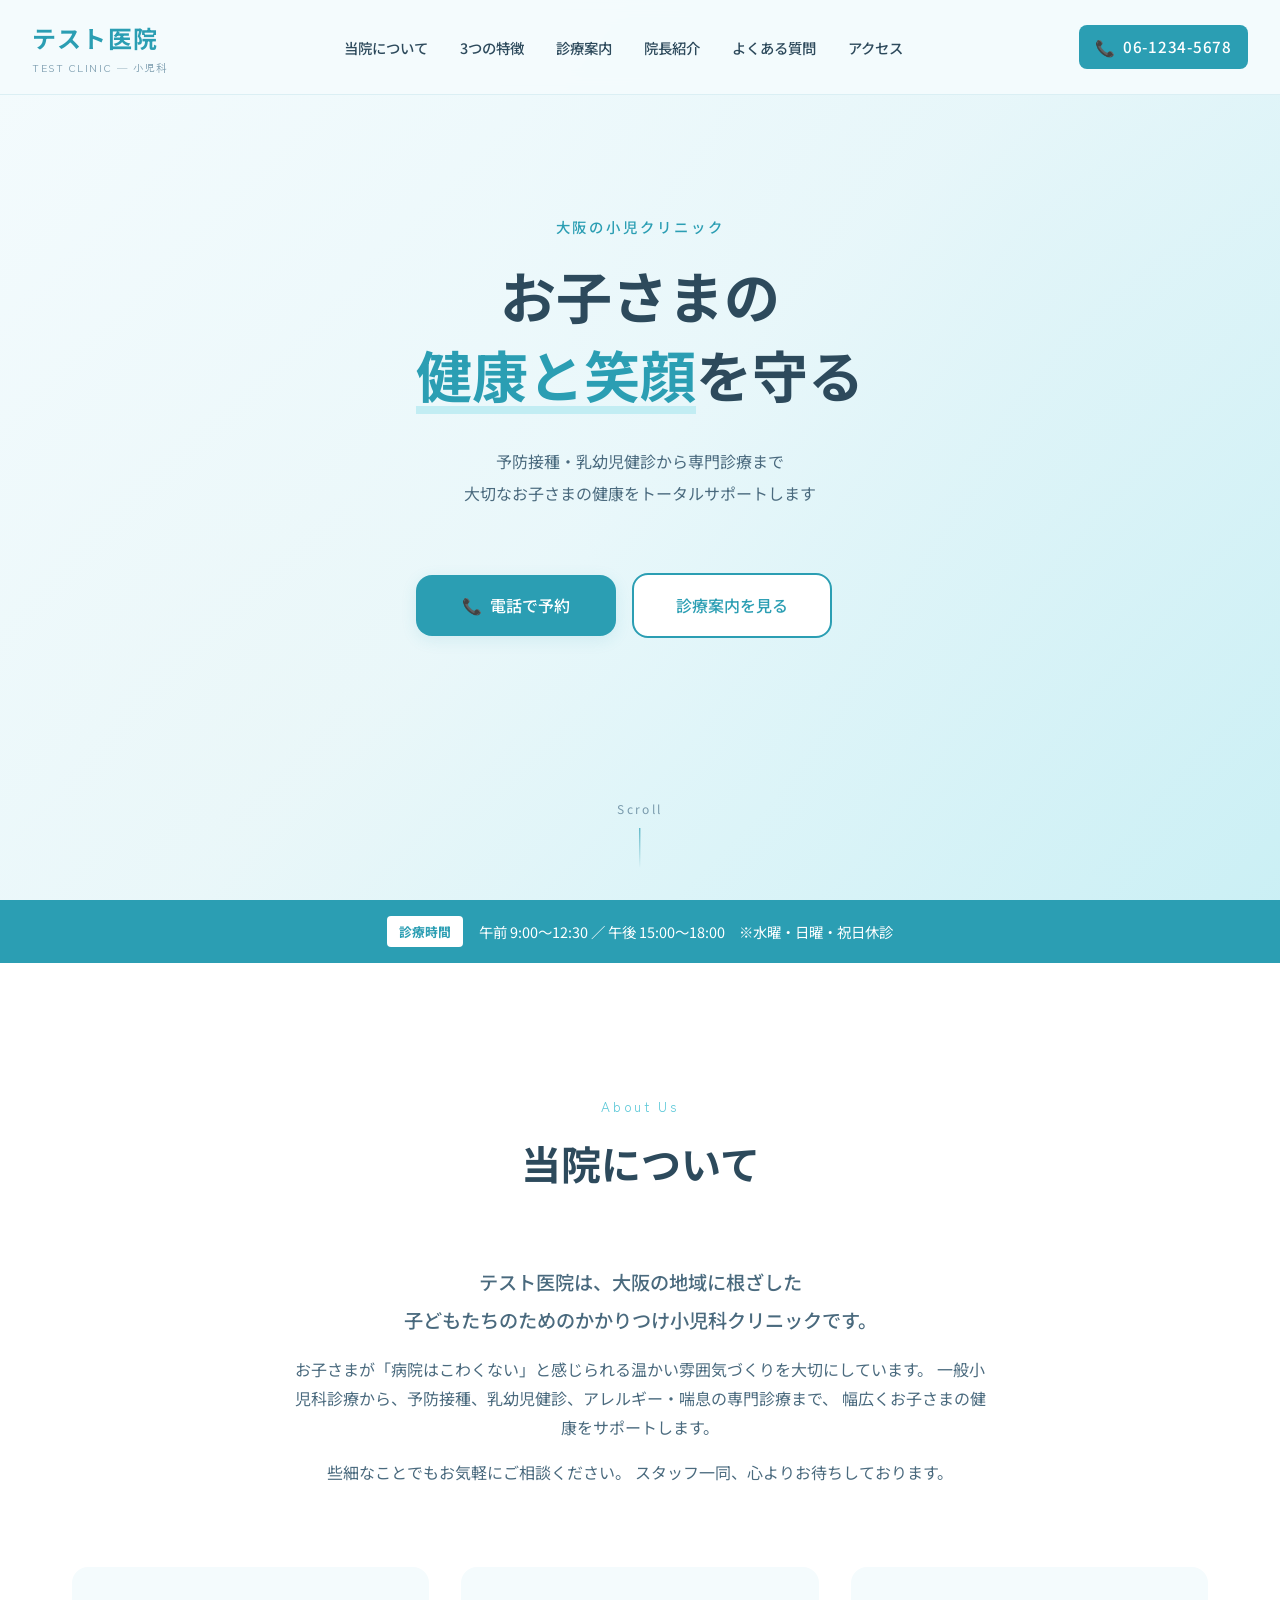
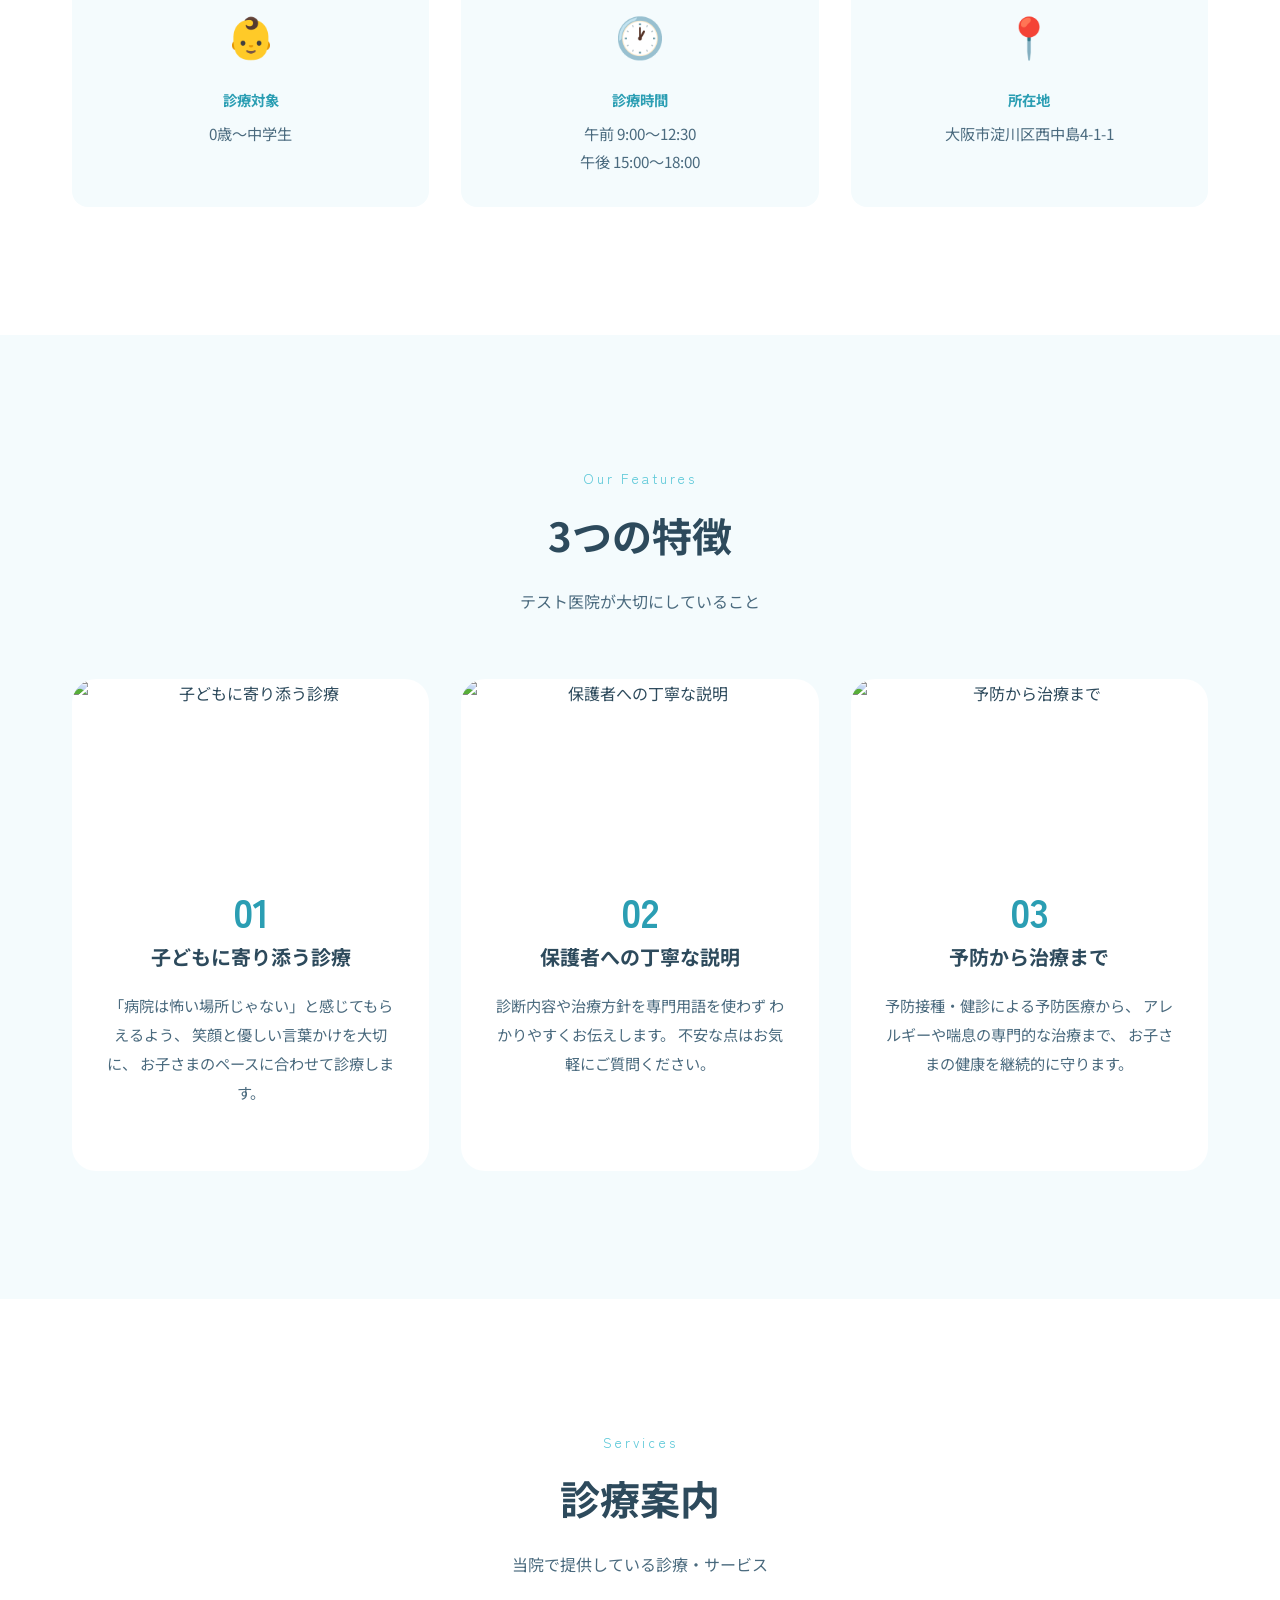
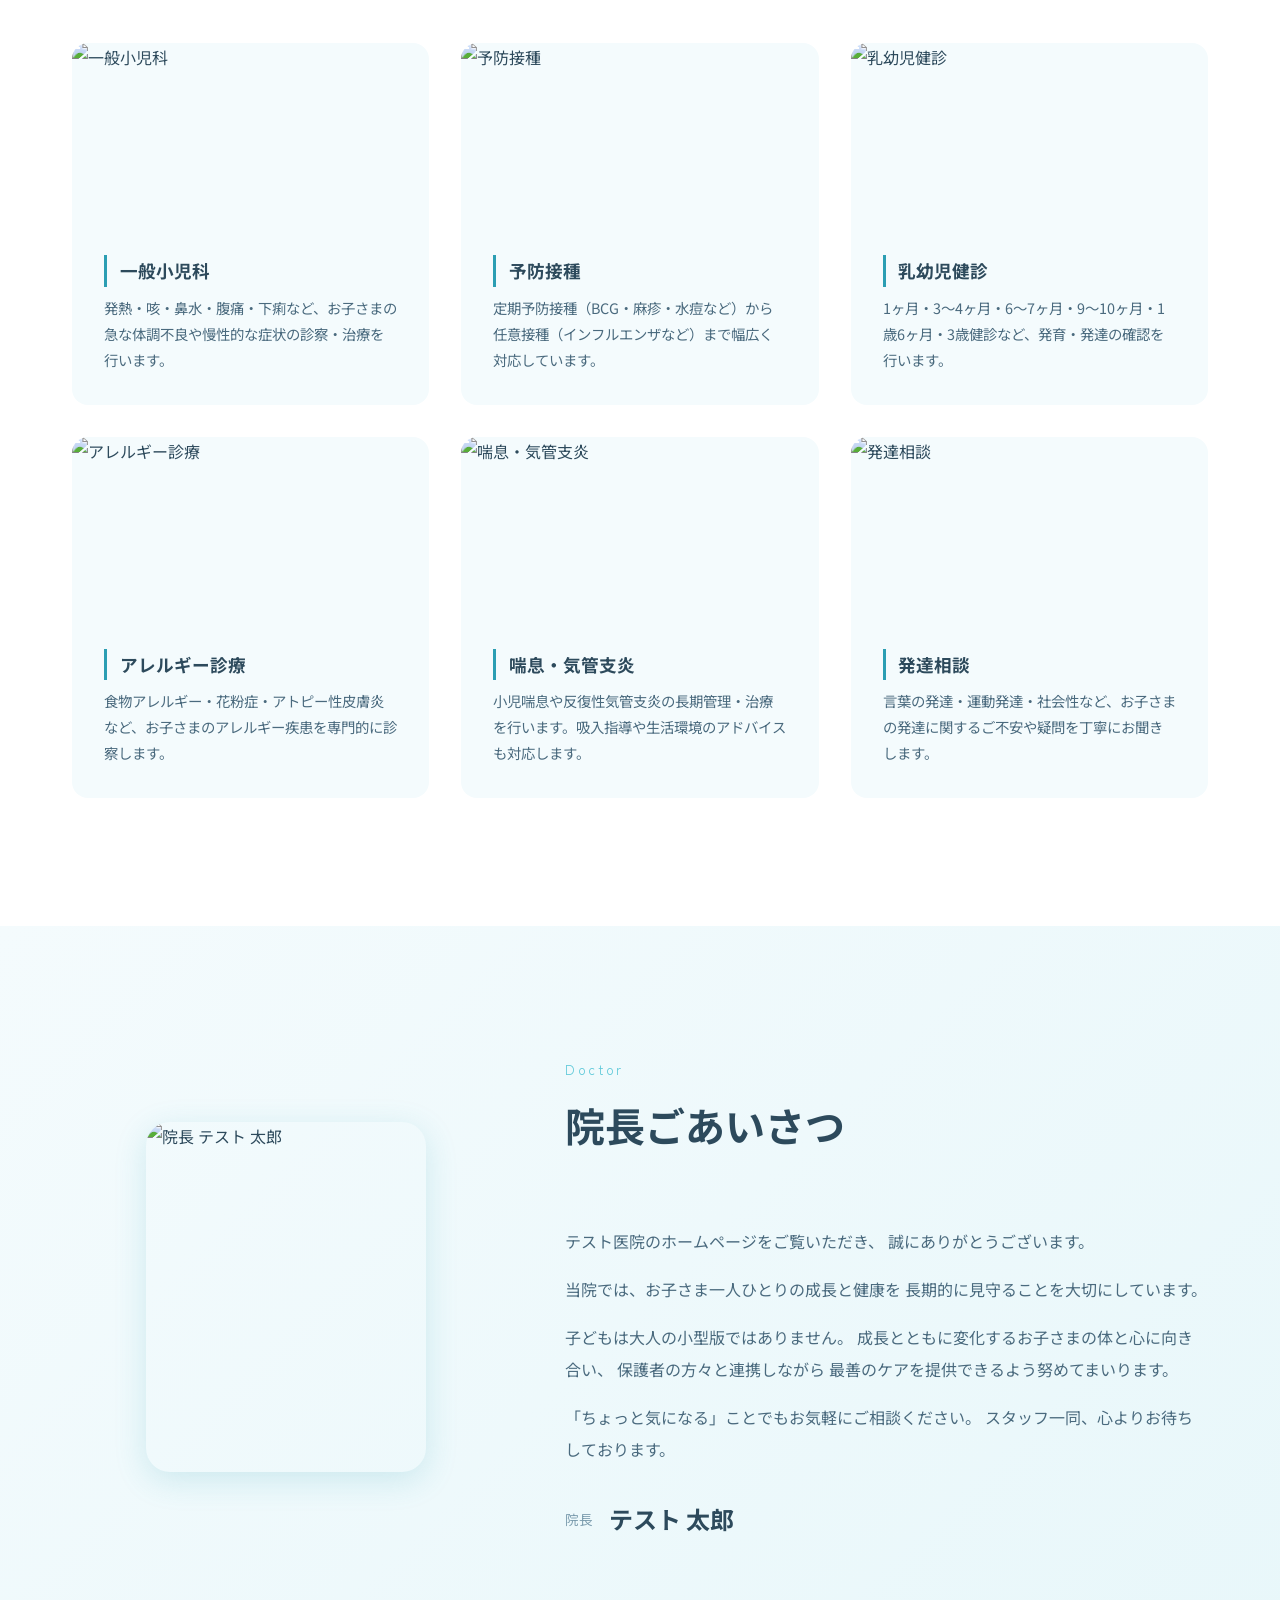
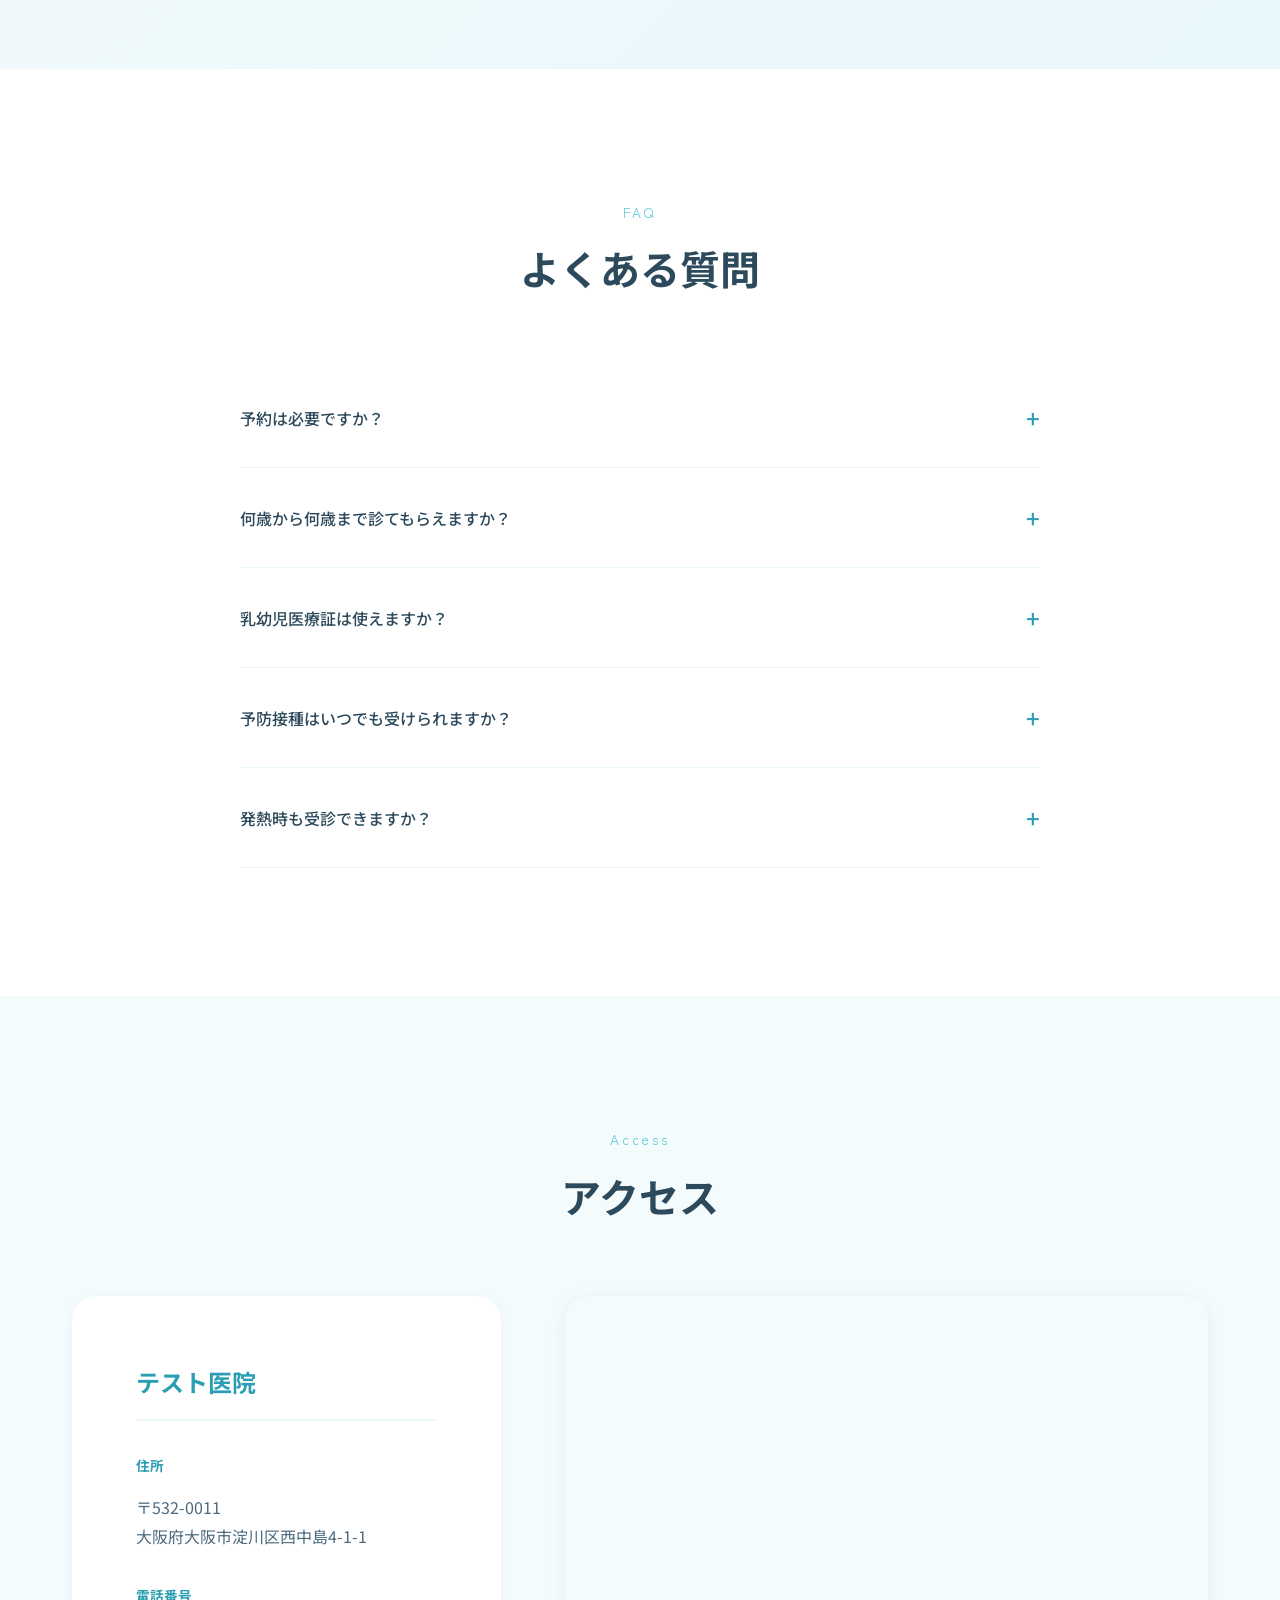
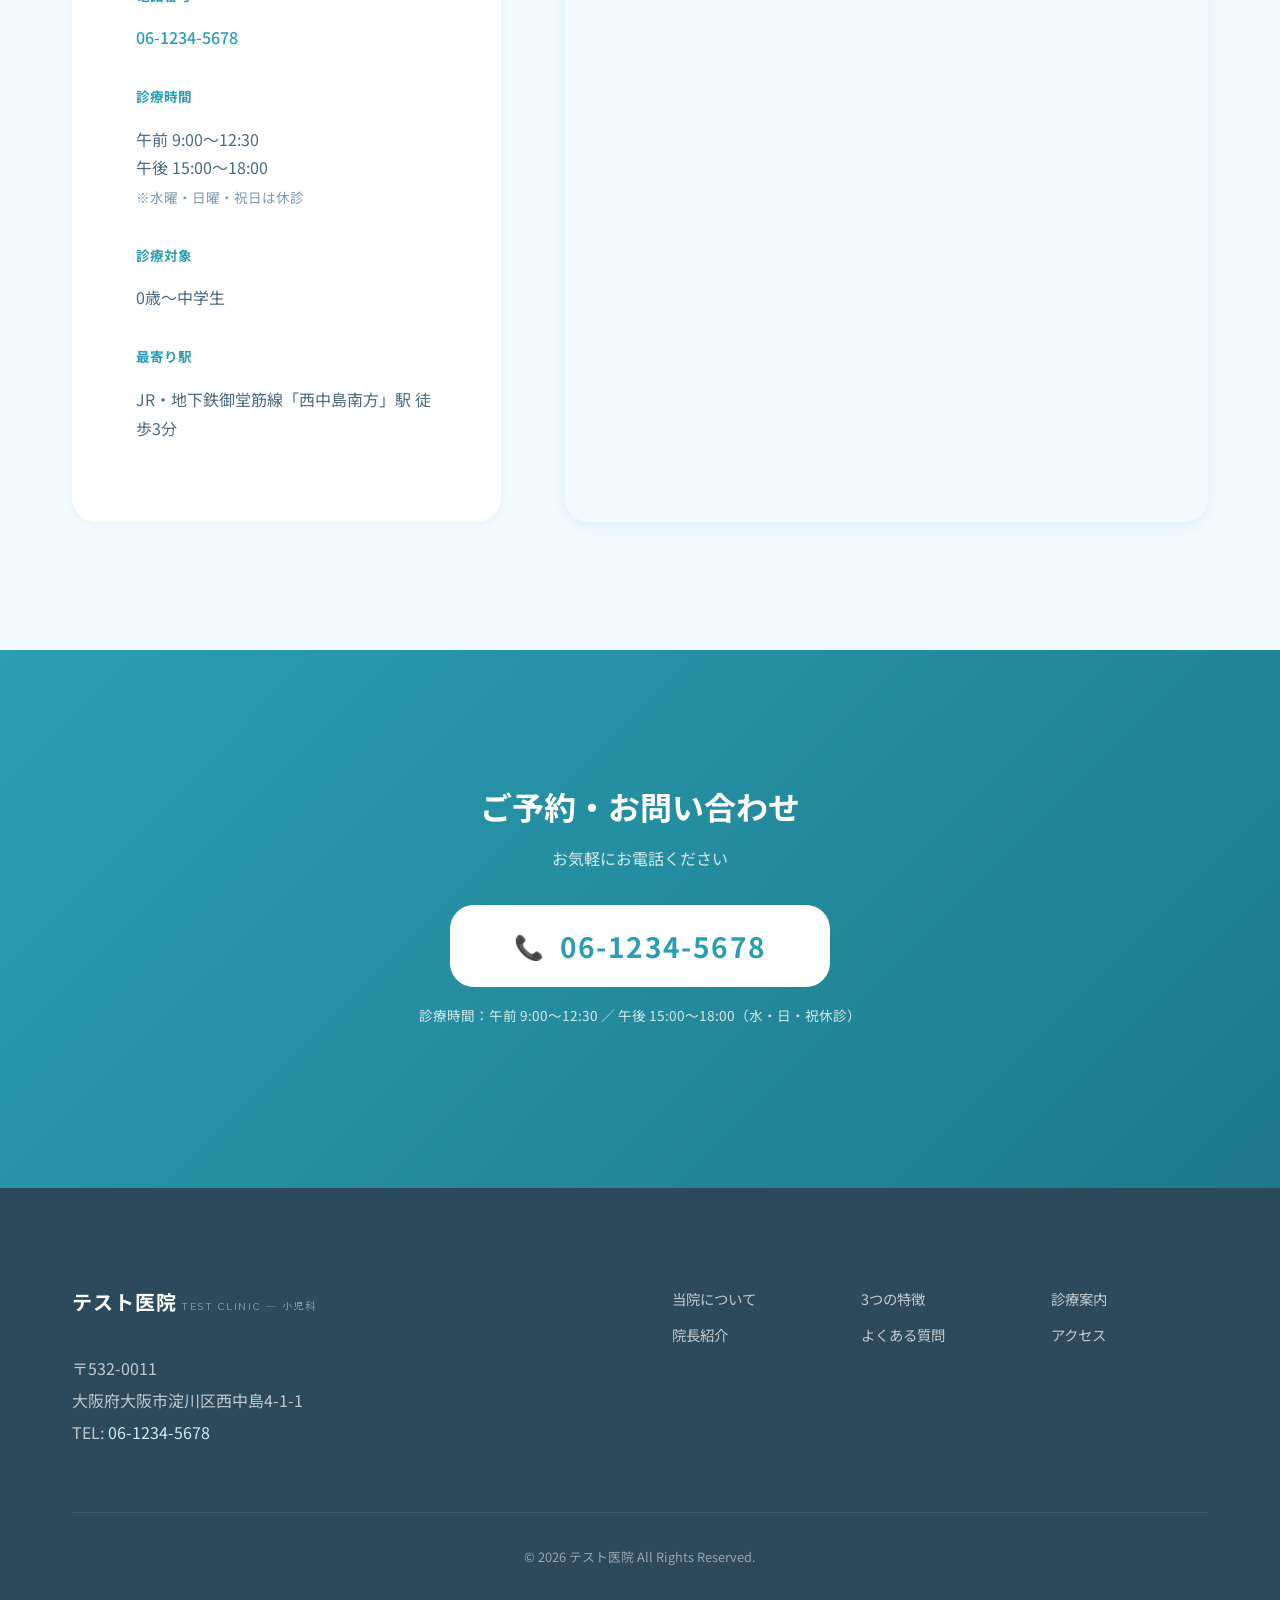
==== commit 4a68ac0c: "大阪の小児クリニック「テスト医院」のウェブサイトを作成 - クリニック名: テスト医院（小児科） - 診療内容: 一般小児科・予防接種・乳幼児健診・アレルギー・喘息・発達相談 - カラースキーム: 子" ====
--- a/index.html
+++ b/index.html
@@ -3,11 +3,12 @@
 <head>
     <meta charset="UTF-8">
     <meta name="viewport" content="width=device-width, initial-scale=1.0">
-    <title>あさひ動物病院 | 大阪市城東区の動物病院</title>
-    <meta name="description" content="大阪市城東区清水の動物病院。診療、予防、ペットホテル、トリミング、グループレッスンなど、大切なペットの健康をトータルサポートします。">
+    <title>テスト医院 | 大阪の小児クリニック</title>
+    <meta name="description" content="大阪の小児クリニック「テスト医院」。一般小児科・予防接種・乳幼児健診・アレルギー診療など、お子さまの健康をトータルにサポートします。">
+    <meta name="robots" content="noindex, nofollow">
     <link rel="preconnect" href="https://fonts.googleapis.com">
     <link rel="preconnect" href="https://fonts.gstatic.com" crossorigin>
-    <link href="https://fonts.googleapis.com/css2?family=Noto+Sans+JP:wght@300;400;500;700&family=Playfair+Display:wght@400;500;600&display=swap" rel="stylesheet">
+    <link href="https://fonts.googleapis.com/css2?family=Noto+Sans+JP:wght@300;400;500;700&family=Zen+Kaku+Gothic+New:wght@400;500;700&display=swap" rel="stylesheet">
     <link rel="stylesheet" href="style.css">
 </head>
 <body>
@@ -16,8 +17,8 @@
         <div class="header-inner">
             <div class="logo">
                 <a href="#top">
-                    <span class="logo-main">あさひ動物病院</span>
-                    <span class="logo-sub">ASAHI ANIMAL HOSPITAL</span>
+                    <span class="logo-main">テスト医院</span>
+                    <span class="logo-sub">TEST CLINIC &mdash; 小児科</span>
                 </a>
             </div>
             <nav class="nav-desktop">
@@ -31,9 +32,9 @@
                 </ul>
             </nav>
             <div class="header-contact">
-                <a href="tel:06-6958-2211" class="tel-btn">
+                <a href="tel:06-1234-5678" class="tel-btn">
                     <span class="tel-icon">📞</span>
-                    <span class="tel-number">06-6958-2211</span>
+                    <span class="tel-number">06-1234-5678</span>
                 </a>
             </div>
             <button class="hamburger" aria-label="メニュー">
@@ -53,28 +54,28 @@
             <li><a href="#doctor">院長紹介</a></li>
             <li><a href="#faq">よくある質問</a></li>
             <li><a href="#access">アクセス</a></li>
-            <li class="nav-tel"><a href="tel:06-6958-2211">📞 06-6958-2211</a></li>
+            <li class="nav-tel"><a href="tel:06-1234-5678">📞 06-1234-5678</a></li>
         </ul>
     </nav>
 
     <!-- ヒーローセクション -->
     <section id="top" class="hero">
         <div class="hero-bg">
-            <img src="https://images.unsplash.com/photo-1587300003388-59208cc962cb?w=1920&q=80" alt="犬" class="hero-bg-image">
+            <img src="https://images.unsplash.com/photo-1581056771107-24ca5f033842?w=1920&q=80" alt="子ども診察" class="hero-bg-image">
         </div>
         <div class="hero-overlay"></div>
         <div class="hero-content">
-            <p class="hero-subtitle animate-fade-up">大阪市城東区の動物病院</p>
+            <p class="hero-subtitle animate-fade-up">大阪の小児クリニック</p>
             <h1 class="hero-title animate-fade-up delay-1">
-                大切な家族の<br>
+                お子さまの<br>
                 <span class="highlight">健康と笑顔</span>を守る
             </h1>
             <p class="hero-description animate-fade-up delay-2">
-                診療・予防からペットホテル・トリミングまで<br>
-                ペットの健康をトータルサポートいたします
+                予防接種・乳幼児健診から専門診療まで<br>
+                大切なお子さまの健康をトータルサポートします
             </p>
             <div class="hero-buttons animate-fade-up delay-3">
-                <a href="tel:06-6958-2211" class="btn btn-primary">
+                <a href="tel:06-1234-5678" class="btn btn-primary">
                     <span>📞</span> 電話で予約
                 </a>
                 <a href="#services" class="btn btn-secondary">
@@ -93,7 +94,7 @@
         <div class="container">
             <div class="notice-content">
                 <span class="notice-label">診療時間</span>
-                <p class="notice-text">午前 9:30～12:00 ／ 午後 16:00～19:00</p>
+                <p class="notice-text">午前 9:00～12:30 ／ 午後 15:00～18:00　※水曜・日曜・祝日休診</p>
             </div>
         </div>
     </section>
@@ -108,13 +109,13 @@
             <div class="about-content">
                 <div class="about-text">
                     <p class="about-lead">
-                        あさひ動物病院は、大阪市城東区清水で<br class="pc-only">
-                        地域の皆様に愛される動物病院を目指しています。
+                        テスト医院は、大阪の地域に根ざした<br class="pc-only">
+                        子どもたちのためのかかりつけ小児科クリニックです。
                     </p>
                     <p>
-                        ワンちゃん・ネコちゃんの一般診療から予防医療、
-                        ペットホテル、トリミング、グループレッスンまで、
-                        大切なペットの健康と幸せをトータルでサポートいたします。
+                        お子さまが「病院はこわくない」と感じられる温かい雰囲気づくりを大切にしています。
+                        一般小児科診療から、予防接種、乳幼児健診、アレルギー・喘息の専門診療まで、
+                        幅広くお子さまの健康をサポートします。
                     </p>
                     <p>
                         些細なことでもお気軽にご相談ください。
@@ -123,19 +124,19 @@
                 </div>
                 <div class="about-info">
                     <div class="info-card">
-                        <div class="info-icon">🏥</div>
+                        <div class="info-icon">👶</div>
                         <h3>診療対象</h3>
-                        <p>犬・猫</p>
+                        <p>0歳〜中学生</p>
                     </div>
                     <div class="info-card">
                         <div class="info-icon">🕐</div>
                         <h3>診療時間</h3>
-                        <p>午前 9:30～12:00<br>午後 16:00～19:00</p>
+                        <p>午前 9:00～12:30<br>午後 15:00～18:00</p>
                     </div>
                     <a href="#access" class="info-card info-card-link">
                         <div class="info-icon">📍</div>
                         <h3>所在地</h3>
-                        <p>大阪市城東区清水2-11-23</p>
+                        <p>大阪市淀川区西中島4-1-1</p>
                     </a>
                 </div>
             </div>
@@ -148,43 +149,43 @@
             <div class="section-header">
                 <span class="section-label">Our Features</span>
                 <h2 class="section-title">3つの特徴</h2>
-                <p class="section-description">あさひ動物病院が大切にしていること</p>
+                <p class="section-description">テスト医院が大切にしていること</p>
             </div>
             <div class="features-grid">
                 <div class="feature-card">
                     <div class="feature-image">
-                        <img src="images/causeling.jpg" alt="丁寧なカウンセリング">
+                        <img src="https://images.unsplash.com/photo-1559757148-5c350d0d3c56?w=600&q=80" alt="子どもに寄り添う診療">
                     </div>
                     <div class="feature-number">01</div>
-                    <h3 class="feature-title">丁寧なカウンセリング</h3>
+                    <h3 class="feature-title">子どもに寄り添う診療</h3>
                     <p class="feature-description">
-                        飼い主様のお話をしっかりとお聞きし、
-                        ペットの状態を詳しく把握した上で
-                        最適な治療方針をご提案いたします。
+                        「病院は怖い場所じゃない」と感じてもらえるよう、
+                        笑顔と優しい言葉かけを大切に、
+                        お子さまのペースに合わせて診療します。
                     </p>
                 </div>
                 <div class="feature-card">
                     <div class="feature-image">
-                        <img src="images/explanation.jpg" alt="わかりやすい説明">
+                        <img src="https://images.unsplash.com/photo-1576091160550-2173dba999ef?w=600&q=80" alt="保護者への丁寧な説明">
                     </div>
                     <div class="feature-number">02</div>
-                    <h3 class="feature-title">わかりやすい説明</h3>
+                    <h3 class="feature-title">保護者への丁寧な説明</h3>
                     <p class="feature-description">
-                        診断結果や治療内容について、
-                        専門用語を避けてわかりやすく
-                        ご説明することを心がけています。
+                        診断内容や治療方針を専門用語を使わず
+                        わかりやすくお伝えします。
+                        不安な点はお気軽にご質問ください。
                     </p>
                 </div>
                 <div class="feature-card">
                     <div class="feature-image">
-                        <img src="https://images.unsplash.com/photo-1516734212186-a967f81ad0d7?w=600&q=80" alt="トリミング">
+                        <img src="https://images.unsplash.com/photo-1631217868264-e5b90bb7e133?w=600&q=80" alt="予防から治療まで">
                     </div>
                     <div class="feature-number">03</div>
-                    <h3 class="feature-title">充実のサービス</h3>
+                    <h3 class="feature-title">予防から治療まで</h3>
                     <p class="feature-description">
-                        診療だけでなく、ペットホテル、
-                        トリミング、グループレッスンなど
-                        多彩なサービスをご用意しています。
+                        予防接種・健診による予防医療から、
+                        アレルギーや喘息の専門的な治療まで、
+                        お子さまの健康を継続的に守ります。
                     </p>
                 </div>
             </div>
@@ -197,61 +198,61 @@
             <div class="section-header">
                 <span class="section-label">Services</span>
                 <h2 class="section-title">診療案内</h2>
-                <p class="section-description">当院で提供しているサービス</p>
+                <p class="section-description">当院で提供している診療・サービス</p>
             </div>
             <div class="services-grid">
                 <div class="service-card">
                     <div class="service-image">
-                        <img src="https://images.unsplash.com/photo-1628009368231-7bb7cfcb0def?w=600&q=80" alt="一般診療">
-                    </div>
-                    <div class="service-content">
-                        <h3>一般診療</h3>
-                        <p>内科・外科の一般診療を行っております。体調の変化や気になる症状がございましたら、お気軽にご相談ください。</p>
-                    </div>
-                </div>
-                <div class="service-card">
-                    <div class="service-image">
-                        <img src="https://images.unsplash.com/photo-1612531386530-97286d97c2d2?w=600&q=80" alt="予防医療">
-                    </div>
-                    <div class="service-content">
-                        <h3>予防医療</h3>
-                        <p>ワクチン接種、フィラリア予防、ノミ・ダニ予防など、大切なペットを病気から守る予防医療を行っています。</p>
-                    </div>
-                </div>
-                <div class="service-card">
-                    <div class="service-image">
-                        <img src="https://images.unsplash.com/photo-1516734212186-a967f81ad0d7?w=600&q=80" alt="トリミング">
-                    </div>
-                    <div class="service-content">
-                        <h3>トリミング</h3>
-                        <p>経験豊富なトリマーが、ワンちゃんを可愛く美しく仕上げます。皮膚の状態もチェックいたします。</p>
-                    </div>
-                </div>
-                <div class="service-card">
-                    <div class="service-image">
-                        <img src="https://images.unsplash.com/photo-1601758228041-f3b2795255f1?w=600&q=80" alt="ペットホテル">
-                    </div>
-                    <div class="service-content">
-                        <h3>ペットホテル</h3>
-                        <p>ご旅行やお出かけの際に、大切なペットをお預かりいたします。獣医師が常駐しているので安心です。</p>
-                    </div>
-                </div>
-                <div class="service-card">
-                    <div class="service-image">
-                        <img src="https://images.unsplash.com/photo-1558929996-da64ba858215?w=600&q=80" alt="グループレッスン">
-                    </div>
-                    <div class="service-content">
-                        <h3>グループレッスン</h3>
-                        <p>しつけや社会化のためのグループレッスンを開催しています。他のワンちゃんとの交流の場にもなります。</p>
-                    </div>
-                </div>
-                <div class="service-card">
-                    <div class="service-image">
-                        <img src="https://images.unsplash.com/photo-1576201836106-db1758fd1c97?w=600&q=80" alt="健康診断">
-                    </div>
-                    <div class="service-content">
-                        <h3>健康診断</h3>
-                        <p>定期的な健康診断で病気の早期発見・早期治療につなげます。シニアペットには特におすすめです。</p>
+                        <img src="https://images.unsplash.com/photo-1584515933487-779824d29309?w=600&q=80" alt="一般小児科">
+                    </div>
+                    <div class="service-content">
+                        <h3>一般小児科</h3>
+                        <p>発熱・咳・鼻水・腹痛・下痢など、お子さまの急な体調不良や慢性的な症状の診察・治療を行います。</p>
+                    </div>
+                </div>
+                <div class="service-card">
+                    <div class="service-image">
+                        <img src="https://images.unsplash.com/photo-1632833239869-a37e3a5806d2?w=600&q=80" alt="予防接種">
+                    </div>
+                    <div class="service-content">
+                        <h3>予防接種</h3>
+                        <p>定期予防接種（BCG・麻疹・水痘など）から任意接種（インフルエンザなど）まで幅広く対応しています。</p>
+                    </div>
+                </div>
+                <div class="service-card">
+                    <div class="service-image">
+                        <img src="https://images.unsplash.com/photo-1516627145497-ae6968895b74?w=600&q=80" alt="乳幼児健診">
+                    </div>
+                    <div class="service-content">
+                        <h3>乳幼児健診</h3>
+                        <p>1ヶ月・3〜4ヶ月・6〜7ヶ月・9〜10ヶ月・1歳6ヶ月・3歳健診など、発育・発達の確認を行います。</p>
+                    </div>
+                </div>
+                <div class="service-card">
+                    <div class="service-image">
+                        <img src="https://images.unsplash.com/photo-1544717297-fa95b6ee9643?w=600&q=80" alt="アレルギー診療">
+                    </div>
+                    <div class="service-content">
+                        <h3>アレルギー診療</h3>
+                        <p>食物アレルギー・花粉症・アトピー性皮膚炎など、お子さまのアレルギー疾患を専門的に診察します。</p>
+                    </div>
+                </div>
+                <div class="service-card">
+                    <div class="service-image">
+                        <img src="https://images.unsplash.com/photo-1559757175-0eb30cd8c063?w=600&q=80" alt="喘息・気管支炎">
+                    </div>
+                    <div class="service-content">
+                        <h3>喘息・気管支炎</h3>
+                        <p>小児喘息や反復性気管支炎の長期管理・治療を行います。吸入指導や生活環境のアドバイスも対応します。</p>
+                    </div>
+                </div>
+                <div class="service-card">
+                    <div class="service-image">
+                        <img src="https://images.unsplash.com/photo-1576669802432-6b13bc4bb4c0?w=600&q=80" alt="発達相談">
+                    </div>
+                    <div class="service-content">
+                        <h3>発達相談</h3>
+                        <p>言葉の発達・運動発達・社会性など、お子さまの発達に関するご不安や疑問を丁寧にお聞きします。</p>
                     </div>
                 </div>
             </div>
@@ -263,7 +264,7 @@
         <div class="container">
             <div class="doctor-content">
                 <div class="doctor-image">
-                    <img src="images/doctor.jpg" alt="院長 坂口 康祐">
+                    <img src="https://images.unsplash.com/photo-1612349317150-e413f6a5b16d?w=600&q=80" alt="院長 テスト 太郎">
                 </div>
                 <div class="doctor-text">
                     <div class="section-header left">
@@ -272,27 +273,26 @@
                     </div>
                     <div class="doctor-message">
                         <p>
-                            あさひ動物病院のホームページをご覧いただき、
+                            テスト医院のホームページをご覧いただき、
                             誠にありがとうございます。
                         </p>
                         <p>
-                            当院では、飼い主様とペットに寄り添った診療を
-                            心がけております。
+                            当院では、お子さま一人ひとりの成長と健康を
+                            長期的に見守ることを大切にしています。
                         </p>
                         <p>
-                            ペットは言葉を話すことができません。
-                            だからこそ、飼い主様からのお話を丁寧にお聞きし、
-                            ペットの小さな変化も見逃さないよう、
-                            細心の注意を払って診療にあたっております。
+                            子どもは大人の小型版ではありません。
+                            成長とともに変化するお子さまの体と心に向き合い、
+                            保護者の方々と連携しながら
+                            最善のケアを提供できるよう努めてまいります。
                         </p>
                         <p>
-                            ご不明・ご不安な点がございましたら、
-                            どうぞお気軽にご相談ください。
+                            「ちょっと気になる」ことでもお気軽にご相談ください。
                             スタッフ一同、心よりお待ちしております。
                         </p>
                         <div class="doctor-name">
                             <span class="name-label">院長</span>
-                            <span class="name">坂口 康祐</span>
+                            <span class="name">テスト 太郎</span>
                         </div>
                     </div>
                 </div>
@@ -314,43 +314,43 @@
                         <span class="faq-icon">+</span>
                     </button>
                     <div class="faq-answer">
-                        <p>予約なしでもご来院いただけますが、お待ちいただく場合がございます。お電話でのご予約をおすすめしております。</p>
+                        <p>予約なしでもご来院いただけますが、お待ちいただく場合がございます。電話またはWeb予約をおすすめしております。</p>
                     </div>
                 </div>
                 <div class="faq-item">
                     <button class="faq-question">
-                        <span>診療対象の動物は何ですか？</span>
+                        <span>何歳から何歳まで診てもらえますか？</span>
                         <span class="faq-icon">+</span>
                     </button>
                     <div class="faq-answer">
-                        <p>犬と猫を診療対象としております。その他の動物についてはお電話にてご相談ください。</p>
+                        <p>新生児（生後0日）から中学生（15歳）までを診療対象としております。高校生以上については、お電話にてご相談ください。</p>
                     </div>
                 </div>
                 <div class="faq-item">
                     <button class="faq-question">
-                        <span>クレジットカードは使えますか？</span>
+                        <span>乳幼児医療証は使えますか？</span>
                         <span class="faq-icon">+</span>
                     </button>
                     <div class="faq-answer">
-                        <p>はい、各種クレジットカードをご利用いただけます。詳しくはお電話にてお問い合わせください。</p>
+                        <p>はい、大阪府の乳幼児医療証（子ども医療証）はご利用いただけます。受付にてご提示ください。</p>
                     </div>
                 </div>
                 <div class="faq-item">
                     <button class="faq-question">
-                        <span>駐車場はありますか？</span>
+                        <span>予防接種はいつでも受けられますか？</span>
                         <span class="faq-icon">+</span>
                     </button>
                     <div class="faq-answer">
-                        <p>はい、駐車場をご用意しております。詳しくはお電話にてお問い合わせください。</p>
+                        <p>予防接種は予約制となっております。お電話またはWebにて事前にご予約ください。接種スケジュールのご相談もお気軽にどうぞ。</p>
                     </div>
                 </div>
                 <div class="faq-item">
                     <button class="faq-question">
-                        <span>ペットホテルの予約方法は？</span>
+                        <span>発熱時も受診できますか？</span>
                         <span class="faq-icon">+</span>
                     </button>
                     <div class="faq-answer">
-                        <p>お電話にてご予約を承っております。ご利用前に一度ご来院いただき、ワクチン接種状況などを確認させていただきます。</p>
+                        <p>はい、発熱のお子さまも受診いただけます。感染予防のため、来院前にお電話でご連絡いただけると、スムーズにご案内できます。</p>
                     </div>
                 </div>
             </div>
@@ -367,27 +367,33 @@
             <div class="access-content">
                 <div class="access-info">
                     <div class="access-card">
-                        <h3>あさひ動物病院</h3>
+                        <h3>テスト医院</h3>
                         <dl>
                             <dt>住所</dt>
-                            <dd>〒536-0006<br>大阪府大阪市城東区清水2-11-23</dd>
+                            <dd>〒532-0011<br>大阪府大阪市淀川区西中島4-1-1</dd>
                             <dt>電話番号</dt>
-                            <dd><a href="tel:06-6958-2211">06-6958-2211</a></dd>
+                            <dd><a href="tel:06-1234-5678">06-1234-5678</a></dd>
                             <dt>診療時間</dt>
-                            <dd>午前 9:30～12:00<br>午後 16:00～19:00</dd>
+                            <dd>
+                                午前 9:00～12:30<br>
+                                午後 15:00～18:00<br>
+                                <small>※水曜・日曜・祝日は休診</small>
+                            </dd>
                             <dt>診療対象</dt>
-                            <dd>犬・猫</dd>
+                            <dd>0歳〜中学生</dd>
+                            <dt>最寄り駅</dt>
+                            <dd>JR・地下鉄御堂筋線「西中島南方」駅 徒歩3分</dd>
                         </dl>
                     </div>
                 </div>
                 <div class="access-map">
-                    <iframe 
-                        src="https://www.google.com/maps/embed?pb=!1m18!1m12!1m3!1d3280.5!2d135.55!3d34.7!2m3!1f0!2f0!3f0!3m2!1i1024!2i768!4f13.1!3m3!1m2!1s0x0%3A0x0!2zMzTCsDQyJzAwLjAiTiAxMzXCsDMzJzAwLjAiRQ!5e0!3m2!1sja!2sjp!4v1234567890"
-                        width="100%" 
-                        height="400" 
-                        style="border:0;" 
-                        allowfullscreen="" 
-                        loading="lazy" 
+                    <iframe
+                        src="https://www.google.com/maps/embed?pb=!1m18!1m12!1m3!1d3281.0!2d135.495!3d34.735!2m3!1f0!2f0!3f0!3m2!1i1024!2i768!4f13.1!3m3!1m2!1s0x6000e8fba8b0b563%3A0x4f8e2b94e72b7bfc!2z6KW_5Lit5bKz5Y2X5pa55Zyw5qCh6Y2S5pa5!5e0!3m2!1sja!2sjp!4v1234567890"
+                        width="100%"
+                        height="400"
+                        style="border:0;"
+                        allowfullscreen=""
+                        loading="lazy"
                         referrerpolicy="no-referrer-when-downgrade">
                     </iframe>
                 </div>
@@ -401,11 +407,11 @@
             <div class="cta-content">
                 <h2>ご予約・お問い合わせ</h2>
                 <p>お気軽にお電話ください</p>
-                <a href="tel:06-6958-2211" class="cta-tel">
+                <a href="tel:06-1234-5678" class="cta-tel">
                     <span class="cta-tel-icon">📞</span>
-                    <span class="cta-tel-number">06-6958-2211</span>
+                    <span class="cta-tel-number">06-1234-5678</span>
                 </a>
-                <p class="cta-note">診療時間：午前 9:30～12:00 ／ 午後 16:00～19:00</p>
+                <p class="cta-note">診療時間：午前 9:00～12:30 ／ 午後 15:00～18:00（水・日・祝休診）</p>
             </div>
         </div>
     </section>
@@ -416,13 +422,13 @@
             <div class="footer-content">
                 <div class="footer-info">
                     <div class="footer-logo">
-                        <span class="logo-main">あさひ動物病院</span>
-                        <span class="logo-sub">ASAHI ANIMAL HOSPITAL</span>
+                        <span class="logo-main">テスト医院</span>
+                        <span class="logo-sub">TEST CLINIC &mdash; 小児科</span>
                     </div>
                     <address>
-                        〒536-0006<br>
-                        大阪府大阪市城東区清水2-11-23<br>
-                        TEL: <a href="tel:06-6958-2211">06-6958-2211</a>
+                        〒532-0011<br>
+                        大阪府大阪市淀川区西中島4-1-1<br>
+                        TEL: <a href="tel:06-1234-5678">06-1234-5678</a>
                     </address>
                 </div>
                 <nav class="footer-nav">
@@ -437,7 +443,7 @@
                 </nav>
             </div>
             <div class="footer-bottom">
-                <p>&copy; 2026 あさひ動物病院 All Rights Reserved.</p>
+                <p>&copy; 2026 テスト医院 All Rights Reserved.</p>
             </div>
         </div>
     </footer>
@@ -450,4 +456,3 @@
     <script src="script.js"></script>
 </body>
 </html>
-
--- a/style.css
+++ b/style.css
@@ -1,32 +1,32 @@
 /* ========================================
-   あさひ動物病院 - スタイルシート
+   テスト医院 - スタイルシート
    ======================================== */
 
 /* CSS Variables */
 :root {
-    /* Colors - Orange Theme for Asahi Animal Hospital */
-    --color-primary: #E67635;
-    --color-primary-light: #F28B4C;
-    --color-primary-dark: #C45E20;
-    --color-secondary: #FF9F5A;
-    --color-secondary-light: #FFD4B8;
-    --color-accent: #D4652B;
-    
-    --color-text: #3D3028;
-    --color-text-light: #6B5D52;
-    --color-text-muted: #9A8B7F;
-    
-    --color-bg: #FFFCF9;
-    --color-bg-alt: #FFF5ED;
-    --color-bg-dark: #FFE8D9;
-    
+    /* Colors - Blue/Teal Theme for Pediatric Clinic */
+    --color-primary: #2B9EB3;
+    --color-primary-light: #47B8CB;
+    --color-primary-dark: #1D7A8A;
+    --color-secondary: #5CC8D8;
+    --color-secondary-light: #C2EDF3;
+    --color-accent: #F5A623;
+
+    --color-text: #2D4A5C;
+    --color-text-light: #4A6A7E;
+    --color-text-muted: #7A9BAD;
+
+    --color-bg: #F4FBFD;
+    --color-bg-alt: #E8F7FA;
+    --color-bg-dark: #C2EDF3;
+
     --color-white: #FFFFFF;
     --color-black: #1A1A1A;
-    
+
     /* Typography */
     --font-primary: 'Noto Sans JP', sans-serif;
-    --font-display: 'Playfair Display', serif;
-    
+    --font-display: 'Zen Kaku Gothic New', sans-serif;
+
     /* Spacing */
     --space-xs: 0.5rem;
     --space-sm: 1rem;
@@ -34,18 +34,18 @@
     --space-lg: 4rem;
     --space-xl: 6rem;
     --space-xxl: 8rem;
-    
+
     /* Border Radius */
     --radius-sm: 4px;
     --radius-md: 8px;
     --radius-lg: 16px;
     --radius-xl: 24px;
-    
+
     /* Shadows */
-    --shadow-sm: 0 2px 8px rgba(230, 118, 53, 0.08);
-    --shadow-md: 0 4px 16px rgba(230, 118, 53, 0.12);
-    --shadow-lg: 0 8px 32px rgba(230, 118, 53, 0.16);
-    
+    --shadow-sm: 0 2px 8px rgba(43, 158, 179, 0.08);
+    --shadow-md: 0 4px 16px rgba(43, 158, 179, 0.12);
+    --shadow-lg: 0 8px 32px rgba(43, 158, 179, 0.18);
+
     /* Transitions */
     --transition-fast: 0.2s ease;
     --transition-normal: 0.3s ease;
@@ -114,9 +114,9 @@
     left: 0;
     right: 0;
     z-index: 1000;
-    background: rgba(255, 252, 249, 0.95);
+    background: rgba(244, 251, 253, 0.95);
     backdrop-filter: blur(10px);
-    border-bottom: 1px solid rgba(230, 118, 53, 0.1);
+    border-bottom: 1px solid rgba(43, 158, 179, 0.12);
     transition: var(--transition-normal);
 }
 
@@ -145,7 +145,7 @@
     font-family: var(--font-display);
     font-size: 0.65rem;
     color: var(--color-text-muted);
-    letter-spacing: 0.2em;
+    letter-spacing: 0.15em;
 }
 
 .nav-desktop {
@@ -308,10 +308,10 @@
 .hero-overlay {
     position: absolute;
     inset: 0;
-    background: linear-gradient(135deg, 
-        rgba(255, 252, 249, 0.92) 0%, 
-        rgba(255, 245, 237, 0.88) 50%,
-        rgba(255, 212, 184, 0.85) 100%
+    background: linear-gradient(135deg,
+        rgba(244, 251, 253, 0.93) 0%,
+        rgba(232, 247, 250, 0.88) 50%,
+        rgba(194, 237, 243, 0.82) 100%
     );
     z-index: -1;
 }
@@ -323,7 +323,7 @@
     right: -20%;
     width: 80%;
     height: 150%;
-    background: radial-gradient(ellipse, rgba(230, 118, 53, 0.15) 0%, transparent 70%);
+    background: radial-gradient(ellipse, rgba(43, 158, 179, 0.12) 0%, transparent 70%);
     animation: float 20s ease-in-out infinite;
     z-index: 1;
 }
@@ -335,7 +335,7 @@
     left: -10%;
     width: 60%;
     height: 100%;
-    background: radial-gradient(ellipse, rgba(255, 159, 90, 0.1) 0%, transparent 70%);
+    background: radial-gradient(ellipse, rgba(245, 166, 35, 0.08) 0%, transparent 70%);
     animation: float 15s ease-in-out infinite reverse;
     z-index: 1;
 }
@@ -772,6 +772,8 @@
     font-weight: 700;
     color: var(--color-text);
     margin-bottom: var(--space-xs);
+    padding-left: 0.8rem;
+    border-left: 3px solid var(--color-primary);
 }
 
 .service-content p {
@@ -868,6 +870,8 @@
     font-size: 1.5rem;
     color: var(--color-primary);
     transition: var(--transition-fast);
+    flex-shrink: 0;
+    margin-left: var(--space-sm);
 }
 
 .faq-item.active .faq-icon {
@@ -932,6 +936,11 @@
 .access-card dd {
     color: var(--color-text-light);
     margin-bottom: var(--space-sm);
+}
+
+.access-card dd small {
+    font-size: 0.85rem;
+    color: var(--color-text-muted);
 }
 
 .access-card a {
@@ -1117,31 +1126,31 @@
     .pc-only {
         display: inline;
     }
-    
+
     .hero-buttons {
         flex-direction: row;
     }
-    
+
     .features-grid {
         grid-template-columns: repeat(3, 1fr);
     }
-    
+
     .services-grid {
         grid-template-columns: repeat(2, 1fr);
     }
-    
+
     .doctor-content {
         grid-template-columns: 1fr 1.5fr;
     }
-    
+
     .access-content {
         grid-template-columns: 1fr 1.5fr;
     }
-    
+
     .footer-content {
         grid-template-columns: 1fr 1fr;
     }
-    
+
     .footer-nav ul {
         grid-template-columns: repeat(3, 1fr);
     }
@@ -1154,19 +1163,19 @@
     .hamburger {
         display: none;
     }
-    
+
     .nav-desktop {
         display: block;
     }
-    
+
     .header-contact {
         display: block;
     }
-    
+
     .services-grid {
         grid-template-columns: repeat(3, 1fr);
     }
-    
+
     section {
         padding: var(--space-xxl) 0;
     }
@@ -1185,4 +1194,3 @@
     opacity: 1;
     transform: translateY(0);
 }
-
